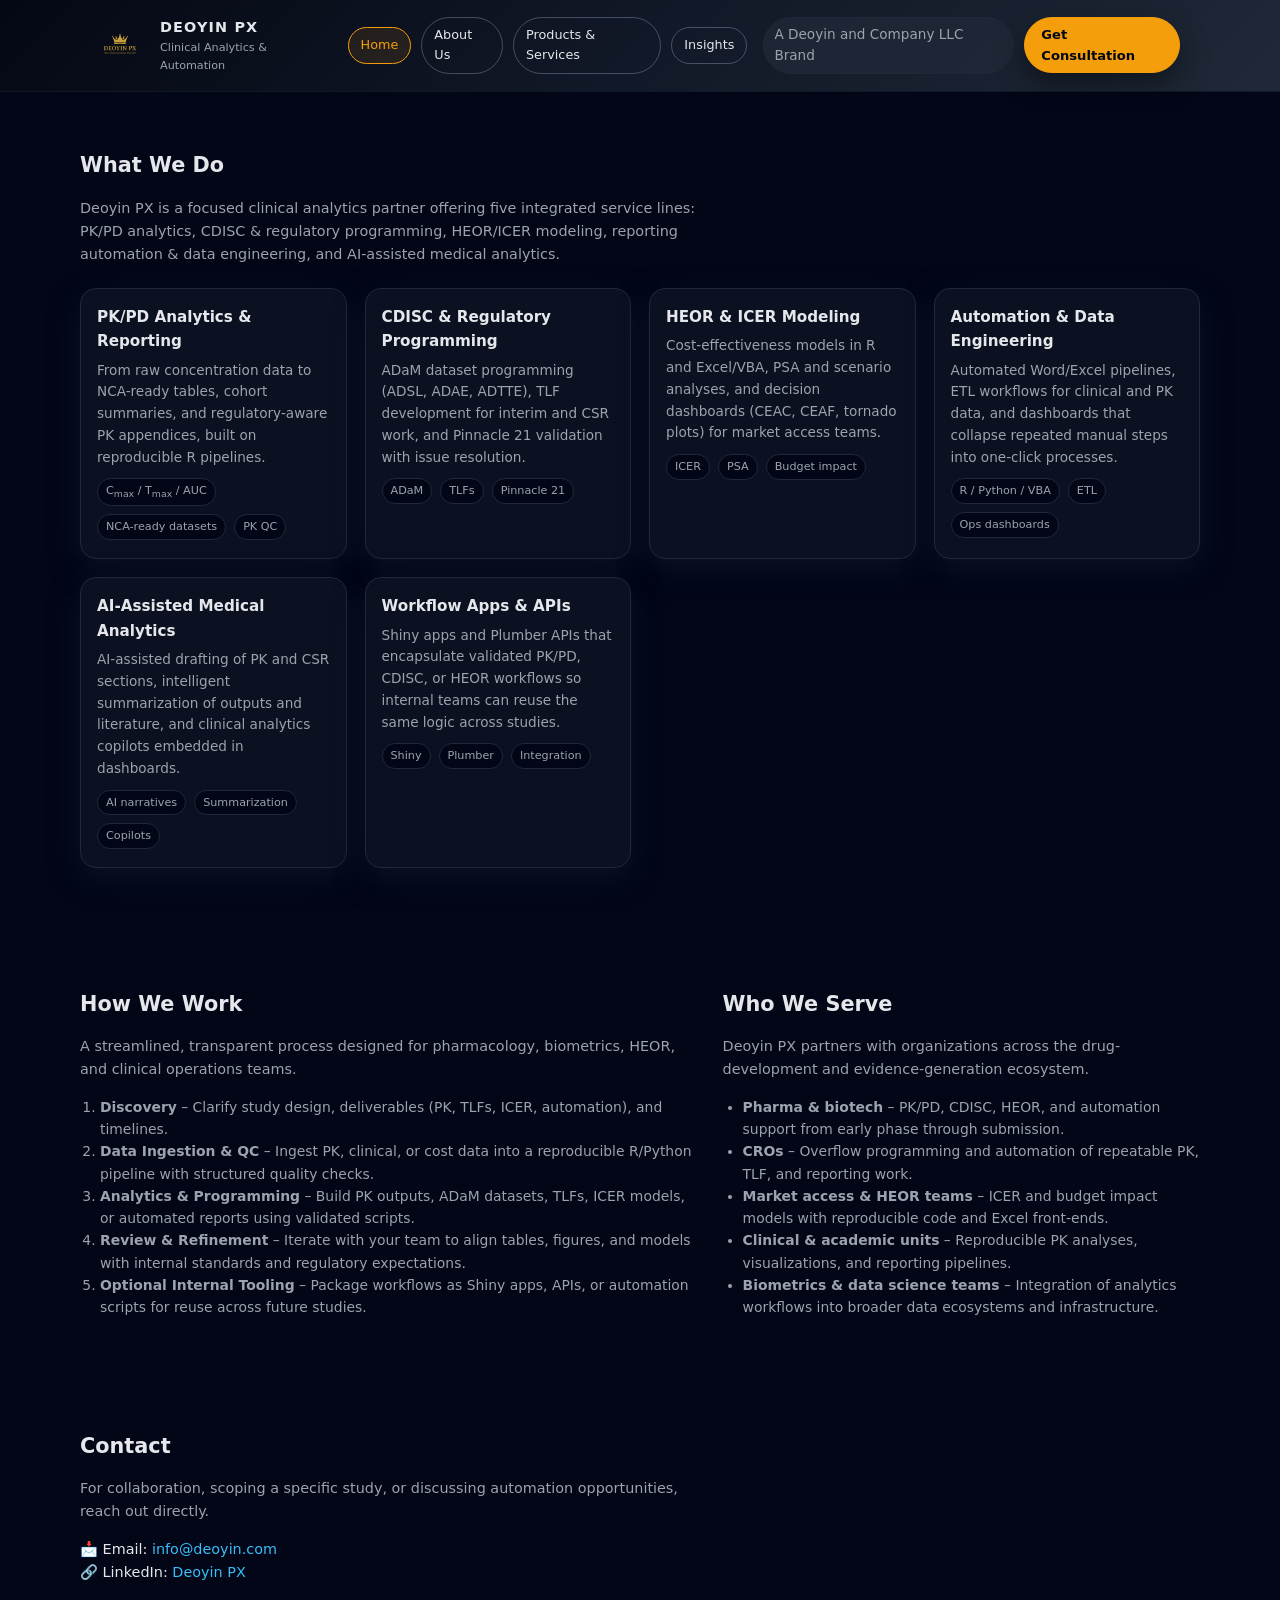
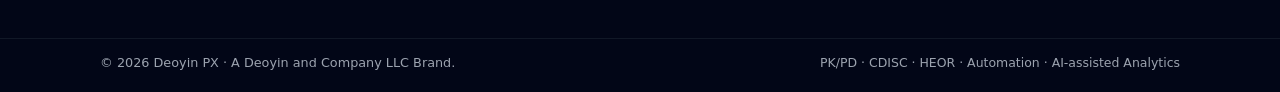
==== index.html @ 7c4c4283 "Update index.html homepage made active" ====
<!DOCTYPE html>
<html lang="en">
<head>
  <meta charset="UTF-8" />
  <title>Deoyin PX | Clinical Analytics, PK/PD & Automation</title>
  <meta name="viewport" content="width=device-width, initial-scale=1" />
  <meta name="description" content="Deoyin PX delivers modern PK/PD analytics, CDISC & TLF programming, HEOR/ICER modeling, reporting automation, and AI-assisted clinical analytics for pharma and biotech." />
  <style>
    html, body {
      margin: 0;
      padding: 0;
      height: auto;
      min-height: 100%;
      overflow-y: auto;   /* ensure the page can scroll vertically */
    }

    :root {
      --bg-dark: #050814;
      --bg-hero-grad: linear-gradient(135deg, #050814, #111827, #1f2937);
      --accent: #f59e0b;  /* gold-ish */
      --accent-soft: rgba(245, 158, 11, 0.1);
      --text-main: #e5e7eb;
      --text-muted: #9ca3af;
      --card-bg: #0b1120;
      --border-subtle: #1f2937;
      --chip-bg: rgba(31, 41, 55, 0.8);
      --link: #38bdf8;
    }

    * {
      box-sizing: border-box;
    }

    body {
      margin: 0;
      font-family: system-ui, -apple-system, BlinkMacSystemFont, "Segoe UI", sans-serif;
      background: radial-gradient(circle at top, #020617 0, #020617 40%, #020617 100%);
      color: var(--text-main);
      line-height: 1.6;
    }

    a {
      color: var(--link);
      text-decoration: none;
    }

    a:hover {
      text-decoration: underline;
    }

.page {
  min-height: 100vh;  /* keep if you want footer pushed down a bit */
  /* remove flex layout to avoid scroll issues */
  /* display: flex;
     flex-direction: column; */
}

    header {
      background: var(--bg-hero-grad);
      border-bottom: 1px solid #111827;
      position: sticky;
      top: 0;
      z-index: 20;
    }

.nav {
  max-width: 1120px;
  margin: 0 auto;
  padding: 16px 20px;
  display: flex;
  align-items: center;
  justify-content: space-between;
  gap: 16px;
}

.nav-left {
  display: flex;
  align-items: center;
  gap: 10px;
}

.logo-text {
  display: flex;
  flex-direction: column;
}

.logo-text-main {
  font-weight: 600;
  letter-spacing: 0.08em;
  font-size: 0.9rem;
  text-transform: uppercase;
}

.logo-text-sub {
  font-size: 0.7rem;
  color: var(--text-muted);
}

/* NEW: center nav links */
.nav-center {
  display: flex;
  align-items: center;
  gap: 10px;
  font-size: 0.82rem;
}

    /* Right side (chip + button) */
.nav-right {
  display: flex;
  align-items: center;
  gap: 10px;
  font-size: 0.85rem;
}
/* --- NAV LINKS --- */

.nav-link {
  padding: 7px 12px;
  border-radius: 999px;
  border: 1px solid rgba(148, 163, 184, 0.4);
  font-size: 0.8rem;
  color: var(--text-main);
  text-decoration: none;
  background: transparent;
  transition: background 0.15s ease, border-color 0.15s ease, color 0.15s ease;
}

.nav-link:hover {
  background: rgba(15, 23, 42, 0.9);
  border-color: rgba(148, 163, 184, 0.8);
}

/* Active page link */
.nav-link.nav-active {
  background: var(--accent-soft);
  border-color: var(--accent);
  color: var(--accent);
}

/* “A Deoyin and Company LLC Brand” chip – keep or adapt */
.nav-chip {
  padding: 6px 10px;
  border-radius: 999px;
  background: var(--chip-bg);
  color: var(--text-muted);
  border: 1px solid #1f2937;
}

    .btn {
      display: inline-flex;
      align-items: center;
      justify-content: center;
      padding: 10px 20px;
      border-radius: 999px;
      font-size: 0.9rem;
      border: 1px solid transparent;
      cursor: pointer;
      text-decoration: none;
    }

    .btn-primary {
      background: var(--accent);
      border-color: var(--accent);
      color: #020617;
      font-weight: 600;
      box-shadow: 0 12px 30px rgba(0,0,0,0.4);
    }

    .btn-primary:hover {
      filter: brightness(1.05);
    }

    .btn-ghost {
      background: transparent;
      border-color: rgba(148, 163, 184, 0.5);
      color: var(--text-main);
    }

    .hero {
      max-width: 1120px;
      margin: 0 auto;
      padding: 32px 20px 56px;
      display: grid;
      grid-template-columns: minmax(0, 3fr) minmax(0, 2.5fr);
      gap: 32px;
      align-items: center;
    }

    @media (max-width: 900px) {
      .hero {
        grid-template-columns: minmax(0, 1fr);
      }
      .nav {
        flex-wrap: wrap;
        justify-content: center;
      }
      .nav-center {
        order: 3;
        flex-wrap: wrap;
        justify-content: center;
      }
    }

    .hero-eyebrow {
      display: inline-flex;
      align-items: center;
      gap: 8px;
      padding: 4px 10px;
      border-radius: 999px;
      background: var(--accent-soft);
      color: var(--accent);
      font-size: 0.8rem;
      text-transform: uppercase;
      letter-spacing: 0.12em;
    }

    .hero-title {
      font-size: clamp(2.1rem, 3vw + 1rem, 2.9rem);
      font-weight: 650;
      letter-spacing: -0.03em;
      margin: 14px 0 10px;
    }

    .hero-highlight {
      color: var(--accent);
    }

    .hero-subtitle {
      font-size: 0.98rem;
      color: var(--text-muted);
      max-width: 520px;
    }

    .hero-cta-row {
      display: flex;
      flex-wrap: wrap;
      gap: 14px;
      margin-top: 22px;
    }

    .hero-meta {
      margin-top: 14px;
      display: flex;
      flex-wrap: wrap;
      gap: 10px;
      font-size: 0.8rem;
      color: var(--text-muted);
    }

    .hero-meta span {
      display: inline-flex;
      align-items: center;
      gap: 6px;
    }

    .hero-right-card {
      background: radial-gradient(circle at top left, rgba(248, 250, 252, 0.1), #020617);
      border-radius: 20px;
      padding: 18px 18px 20px;
      border: 1px solid rgba(148, 163, 184, 0.3);
      box-shadow: 0 18px 40px rgba(15, 23, 42, 0.7);
    }

    .hero-right-title {
      font-size: 0.95rem;
      text-transform: uppercase;
      letter-spacing: 0.16em;
      color: var(--text-muted);
      margin-bottom: 8px;
    }

    .metric-row {
      display: flex;
      justify-content: space-between;
      gap: 8px;
      font-size: 0.8rem;
      margin-bottom: 10px;
      color: var(--text-muted);
    }

    .metric-label {
      color: var(--text-muted);
    }

    .metric-value {
      color: var(--accent);
      font-weight: 600;
    }

    .sample-pill {
      display: inline-flex;
      align-items: center;
      gap: 8px;
      padding: 8px 10px;
      border-radius: 999px;
      background: rgba(15, 23, 42, 0.85);
      border: 1px solid rgba(55, 65, 81, 0.9);
      font-size: 0.75rem;
      margin-right: 6px;
      margin-bottom: 6px;
    }

    main {
      /* remove flex:1 so main behaves like normal content */
      /* flex: 1; */
    }

    .section {
      padding: 40px 20px;
    }

    .section-inner {
      max-width: 1120px;
      margin: 0 auto;
    }

    .section-title {
      font-size: 1.3rem;
      margin-bottom: 8px;
    }

    .section-sub {
      font-size: 0.9rem;
      color: var(--text-muted);
      max-width: 640px;
    }

    .grid {
      display: grid;
      grid-template-columns: repeat(auto-fit, minmax(260px, 1fr));
      gap: 18px;
      margin-top: 22px;
    }

    .card {
      background: var(--card-bg);
      border-radius: 16px;
      padding: 16px 16px 18px;
      border: 1px solid var(--border-subtle);
      box-shadow: 0 10px 30px rgba(15, 23, 42, 0.7);
      font-size: 0.85rem;
    }

    .card h3 {
      font-size: 0.95rem;
      margin-top: 0;
      margin-bottom: 6px;
    }

    .card p {
      margin: 0;
      color: var(--text-muted);
    }

    .tag-list {
      display: flex;
      flex-wrap: wrap;
      gap: 8px;
      margin-top: 10px;
    }

    .tag {
      padding: 3px 8px;
      border-radius: 999px;
      background: #020617;
      border: 1px solid #1f2937;
      font-size: 0.7rem;
      color: var(--text-muted);
    }

    .two-col {
      display: grid;
      grid-template-columns: minmax(0, 1.3fr) minmax(0, 1fr);
      gap: 22px;
      margin-top: 22px;
    }

    @media (max-width: 900px) {
      .two-col {
        grid-template-columns: minmax(0, 1fr);
      }
    }

    ol {
      padding-left: 20px;
      font-size: 0.87rem;
      color: var(--text-muted);
    }

    ul {
      padding-left: 20px;
    }

    footer {
      border-top: 1px solid #111827;
      background: #020617;
      font-size: 0.8rem;
      color: var(--text-muted);
    }

    .footer-inner {
      max-width: 1120px;
      margin: 0 auto;
      padding: 14px 20px 18px;
      display: flex;
      flex-wrap: wrap;
      justify-content: space-between;
      gap: 10px;
      align-items: center;
    }
  </style>
</head>
<body>
<div class="page">

<header>
  <div class="nav">
    <!-- LEFT: Logo -->
    <div class="nav-left">
      <img src="/img/deoyin-px-logo.png"
           alt="Deoyin PX Logo"
           style="height:40px; width:auto; margin-right:10px;">
      <div class="logo-text">
        <div class="logo-text-main">DEOYIN PX</div>
        <div class="logo-text-sub">Clinical Analytics & Automation</div>
      </div>
    </div>

    <!-- CENTER: Main navigation -->
    <nav class="nav-center">
      <!-- On EACH page, set nav-active on the relevant link -->

      <!-- Home -->
      <a href="/"
         class="nav-link nav-active <!--HOME_ACTIVE-->">
        Home
      </a>

      <!-- About Us -->
      <a href="/about/"
         class="nav-link <!--ABOUT_ACTIVE-->">
        About Us
      </a>

      <!-- Products / Services -->
      <a href="/services/"
         class="nav-link <!--SERVICES_ACTIVE-->">
        Products &amp; Services
      </a>

      <!-- Insights -->
      <a href="/insights/"
         class="nav-link <!--INSIGHTS_ACTIVE-->">
        Insights
      </a>
    </nav>

    <!-- RIGHT: Brand chip + Call to action -->
    <div class="nav-right">
      <div class="nav-chip">A Deoyin and Company LLC Brand</div>
      <a class="btn btn-primary"
         href="/consultation/"
         style="padding: 6px 16px; font-size: 0.82rem;">
        Get Consultation
      </a>
    </div>
  </div>
</header>
<main>
  <section class="section" id="services">
    <div class="section-inner">
      <h2 class="section-title">What We Do</h2>
      <p class="section-sub">
        Deoyin PX is a focused clinical analytics partner offering five integrated service lines: PK/PD analytics, CDISC & regulatory programming, HEOR/ICER modeling, reporting automation & data engineering, and AI-assisted medical analytics.
      </p>

      <div class="grid">
        <div class="card">
          <h3>PK/PD Analytics & Reporting</h3>
          <p>
            From raw concentration data to NCA-ready tables, cohort summaries, and regulatory-aware PK appendices, built on reproducible R pipelines.
          </p>
          <div class="tag-list">
            <span class="tag">C<sub>max</sub> / T<sub>max</sub> / AUC</span>
            <span class="tag">NCA-ready datasets</span>
            <span class="tag">PK QC</span>
          </div>
        </div>

        <div class="card">
          <h3>CDISC & Regulatory Programming</h3>
          <p>
            ADaM dataset programming (ADSL, ADAE, ADTTE), TLF development for interim and CSR work, and Pinnacle 21 validation with issue resolution.
          </p>
          <div class="tag-list">
            <span class="tag">ADaM</span>
            <span class="tag">TLFs</span>
            <span class="tag">Pinnacle 21</span>
          </div>
        </div>

        <div class="card">
          <h3>HEOR & ICER Modeling</h3>
          <p>
            Cost-effectiveness models in R and Excel/VBA, PSA and scenario analyses, and decision dashboards (CEAC, CEAF, tornado plots) for market access teams.
          </p>
          <div class="tag-list">
            <span class="tag">ICER</span>
            <span class="tag">PSA</span>
            <span class="tag">Budget impact</span>
          </div>
        </div>

        <div class="card">
          <h3>Automation & Data Engineering</h3>
          <p>
            Automated Word/Excel pipelines, ETL workflows for clinical and PK data, and dashboards that collapse repeated manual steps into one-click processes.
          </p>
          <div class="tag-list">
            <span class="tag">R / Python / VBA</span>
            <span class="tag">ETL</span>
            <span class="tag">Ops dashboards</span>
          </div>
        </div>

        <div class="card">
          <h3>AI-Assisted Medical Analytics</h3>
          <p>
            AI-assisted drafting of PK and CSR sections, intelligent summarization of outputs and literature, and clinical analytics copilots embedded in dashboards.
          </p>
          <div class="tag-list">
            <span class="tag">AI narratives</span>
            <span class="tag">Summarization</span>
            <span class="tag">Copilots</span>
          </div>
        </div>

        <div class="card">
          <h3>Workflow Apps & APIs</h3>
          <p>
            Shiny apps and Plumber APIs that encapsulate validated PK/PD, CDISC, or HEOR workflows so internal teams can reuse the same logic across studies.
          </p>
          <div class="tag-list">
            <span class="tag">Shiny</span>
            <span class="tag">Plumber</span>
            <span class="tag">Integration</span>
          </div>
        </div>
      </div>
    </div>
  </section>

  <section class="section">
    <div class="section-inner two-col">
      <div>
        <h2 class="section-title">How We Work</h2>
        <p class="section-sub">
          A streamlined, transparent process designed for pharmacology, biometrics, HEOR, and clinical operations teams.
        </p>
        <ol>
          <li><strong>Discovery</strong> – Clarify study design, deliverables (PK, TLFs, ICER, automation), and timelines.</li>
          <li><strong>Data Ingestion & QC</strong> – Ingest PK, clinical, or cost data into a reproducible R/Python pipeline with structured quality checks.</li>
          <li><strong>Analytics & Programming</strong> – Build PK outputs, ADaM datasets, TLFs, ICER models, or automated reports using validated scripts.</li>
          <li><strong>Review & Refinement</strong> – Iterate with your team to align tables, figures, and models with internal standards and regulatory expectations.</li>
          <li><strong>Optional Internal Tooling</strong> – Package workflows as Shiny apps, APIs, or automation scripts for reuse across future studies.</li>
        </ol>
      </div>
      <div>
        <h2 class="section-title">Who We Serve</h2>
        <p class="section-sub">
          Deoyin PX partners with organizations across the drug-development and evidence-generation ecosystem.
        </p>
        <ul style="font-size: 0.87rem; color: var(--text-muted);">
          <li><strong>Pharma & biotech</strong> – PK/PD, CDISC, HEOR, and automation support from early phase through submission.</li>
          <li><strong>CROs</strong> – Overflow programming and automation of repeatable PK, TLF, and reporting work.</li>
          <li><strong>Market access & HEOR teams</strong> – ICER and budget impact models with reproducible code and Excel front-ends.</li>
          <li><strong>Clinical & academic units</strong> – Reproducible PK analyses, visualizations, and reporting pipelines.</li>
          <li><strong>Biometrics & data science teams</strong> – Integration of analytics workflows into broader data ecosystems and infrastructure.</li>
        </ul>
      </div>
    </div>
  </section>

  <section class="section" id="contact">
    <div class="section-inner">
      <h2 class="section-title">Contact</h2>
      <p class="section-sub">
        For collaboration, scoping a specific study, or discussing automation opportunities, reach out directly.
      </p>
      <p style="margin-top: 10px; font-size: 0.9rem;">
        📩 Email: <a href="mailto:info@deoyin.com">info@deoyin.com</a><br/>
        🔗 LinkedIn: <a href="https://www.linkedin.com/company/110310768/">Deoyin PX</a>
      </p>
    </div>
  </section>
</main>

<footer>
  <div class="footer-inner">
    <span>© <span id="year"></span> Deoyin PX · A Deoyin and Company LLC Brand.</span>
    <span style="font-size: 0.78rem;">PK/PD · CDISC · HEOR · Automation · AI-assisted Analytics</span>
  </div>
</footer>
</div>
<script>
  document.getElementById("year").textContent = new Date().getFullYear();
</script>
</body>
</html>
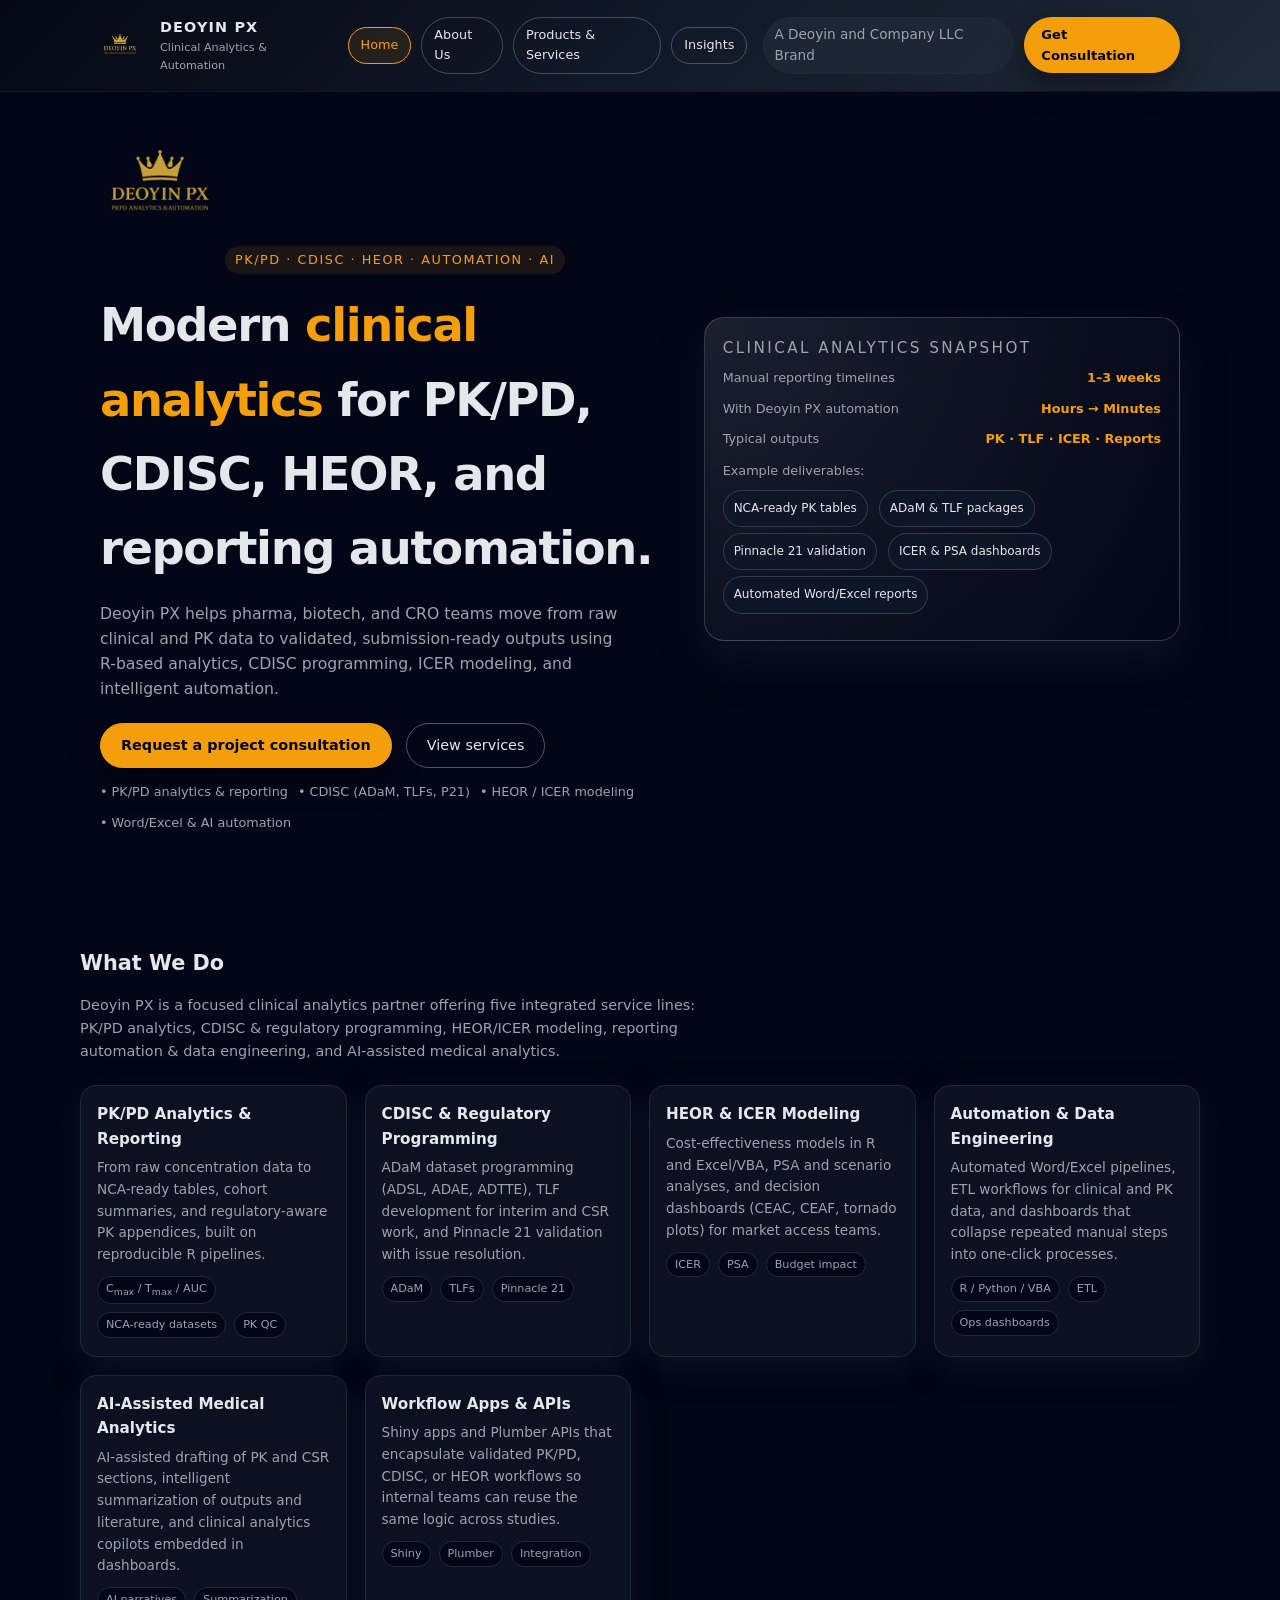
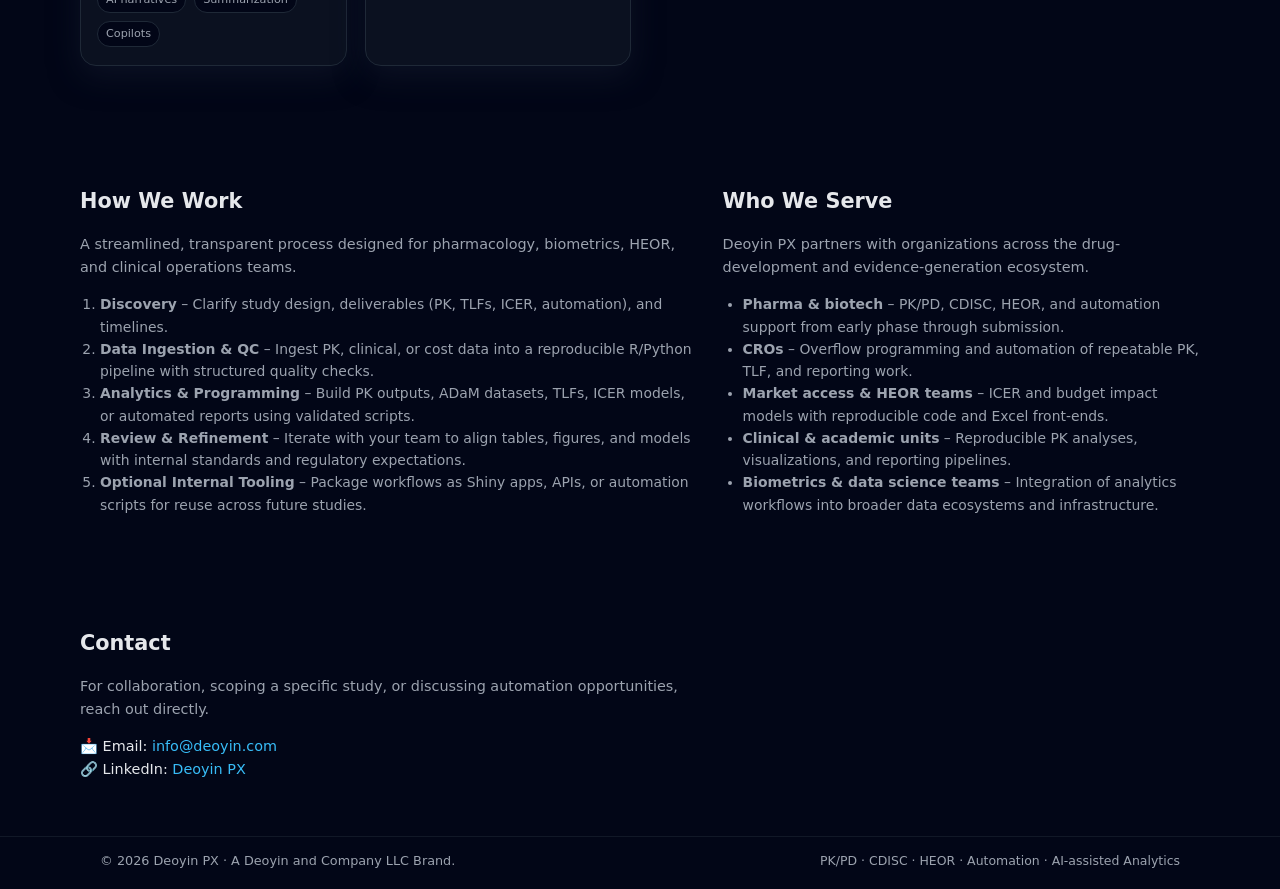
==== commit e407f72c: "Update index.html Added hero block" ====
--- a/index.html
+++ b/index.html
@@ -465,6 +465,61 @@
     </div>
   </div>
 </header>
+  <div class="hero">
+    <div>
+      <img src="img/deoyin-px-logo.png"
+           alt="Deoyin PX Logo"
+           style="height:120px; width:auto; margin-bottom:20px;">
+
+      <div class="hero-eyebrow">PK/PD · CDISC · HEOR · Automation · AI</div>
+      <h1 class="hero-title">
+        Modern <span class="hero-highlight">clinical analytics</span> for PK/PD, CDISC, HEOR, and reporting automation.
+      </h1>
+      <p class="hero-subtitle">
+        Deoyin PX helps pharma, biotech, and CRO teams move from raw clinical and PK data to validated, submission-ready outputs using R-based analytics, CDISC programming, ICER modeling, and intelligent automation.
+      </p>
+      <div class="hero-cta-row">
+        <a class="btn btn-primary" href="consultation.html">
+          Request a project consultation
+        </a>
+        <a class="btn btn-ghost" href="#services">
+          View services
+        </a>
+      </div>
+      <div class="hero-meta">
+        <span>• PK/PD analytics & reporting</span>
+        <span>• CDISC (ADaM, TLFs, P21)</span>
+        <span>• HEOR / ICER modeling</span>
+        <span>• Word/Excel & AI automation</span>
+      </div>
+    </div>
+
+    <div class="hero-right-card">
+      <div class="hero-right-title">CLINICAL ANALYTICS SNAPSHOT</div>
+      <div class="metric-row">
+        <div class="metric-label">Manual reporting timelines</div>
+        <div class="metric-value">1–3 weeks</div>
+      </div>
+      <div class="metric-row">
+        <div class="metric-label">With Deoyin PX automation</div>
+        <div class="metric-value">Hours → Minutes</div>
+      </div>
+      <div class="metric-row">
+        <div class="metric-label">Typical outputs</div>
+        <div class="metric-value">PK · TLF · ICER · Reports</div>
+      </div>
+      <div style="margin-top: 12px; font-size: 0.8rem; color: var(--text-muted);">
+        Example deliverables:
+      </div>
+      <div style="margin-top: 8px;">
+        <span class="sample-pill">NCA-ready PK tables</span>
+        <span class="sample-pill">ADaM & TLF packages</span>
+        <span class="sample-pill">Pinnacle 21 validation</span>
+        <span class="sample-pill">ICER & PSA dashboards</span>
+        <span class="sample-pill">Automated Word/Excel reports</span>
+      </div>
+    </div>
+  </div>  
 <main>
   <section class="section" id="services">
     <div class="section-inner">
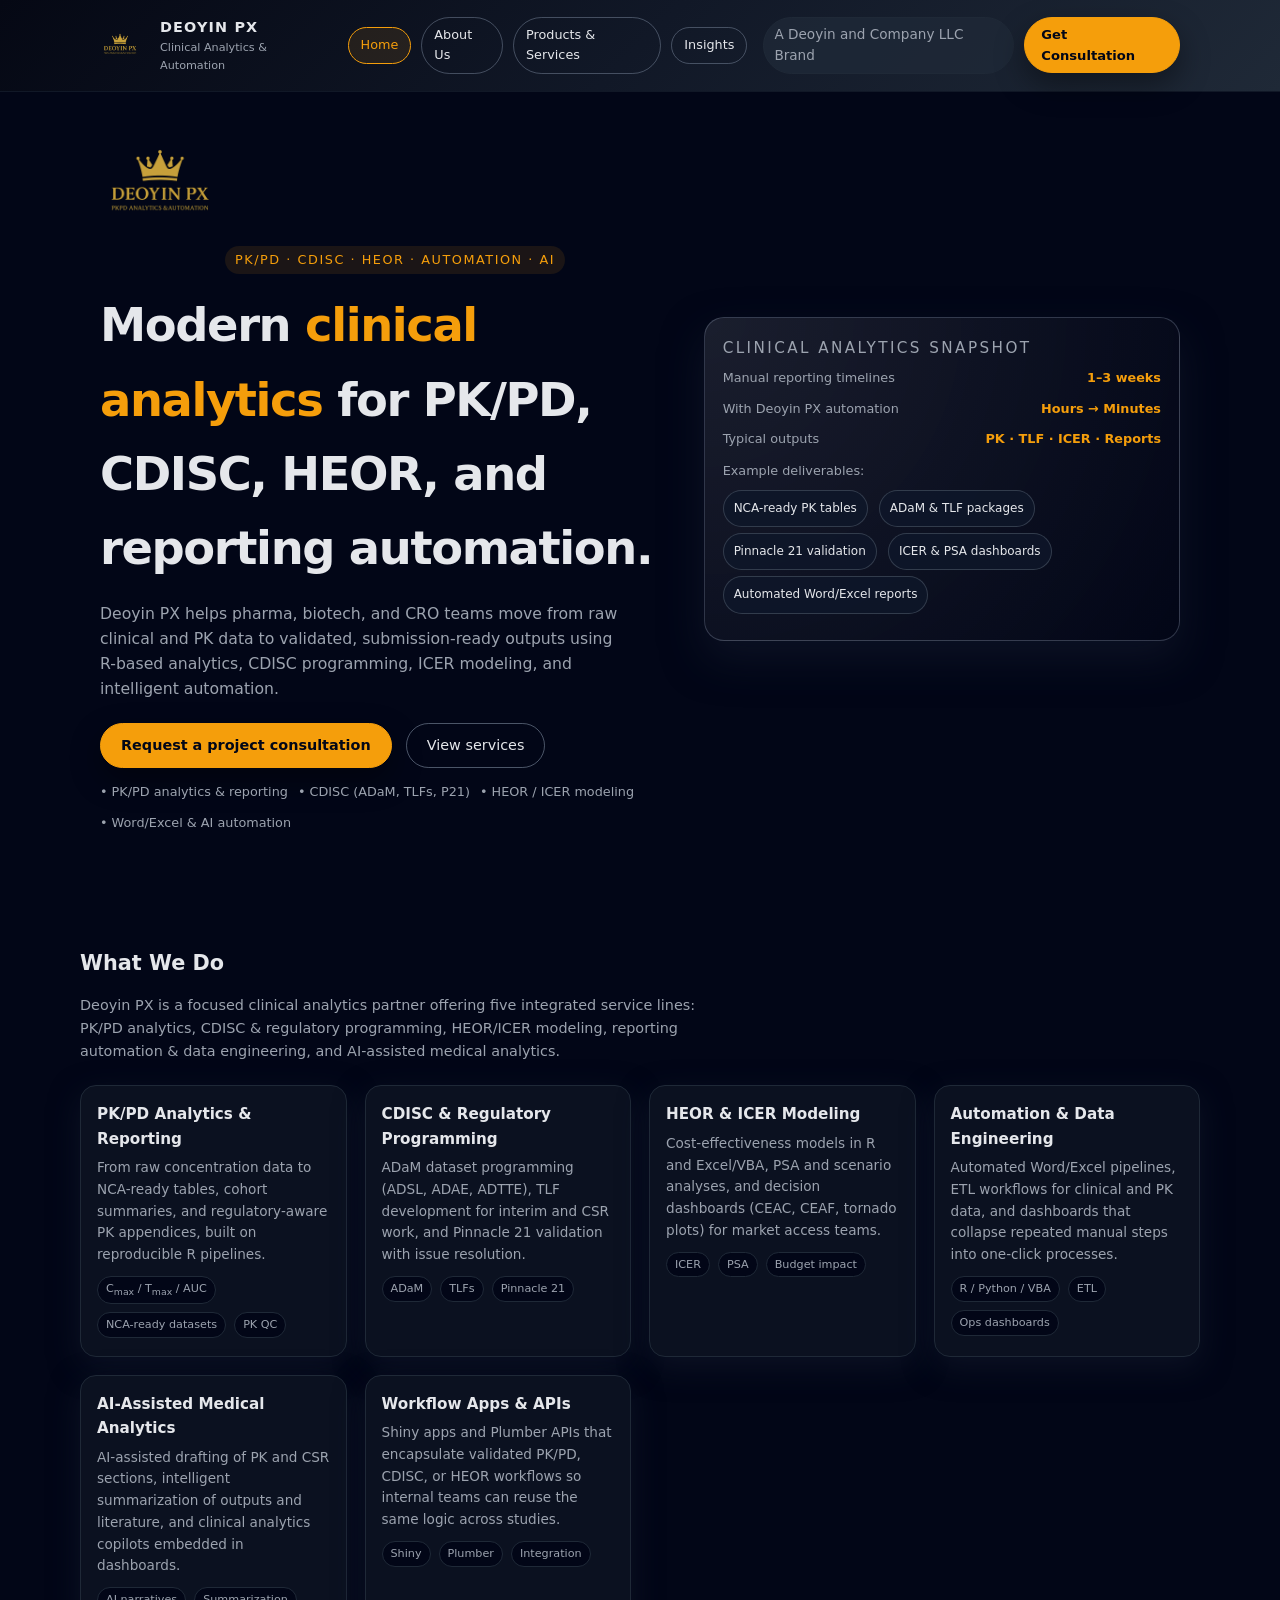
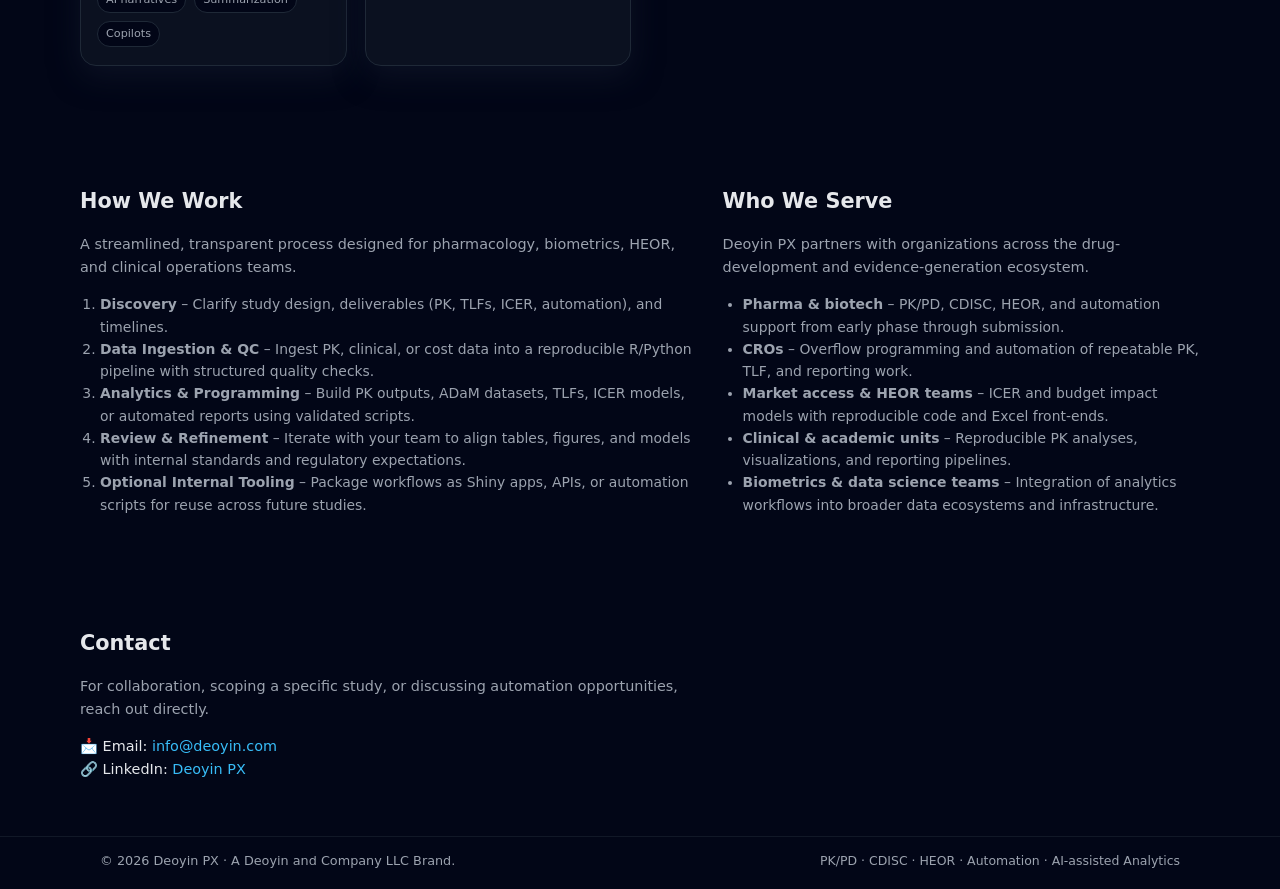
==== commit 02e8af6a: "Update index.html fixed scroll on homepage" ====
--- a/index.html
+++ b/index.html
@@ -9,9 +9,9 @@
     html, body {
       margin: 0;
       padding: 0;
-      height: auto;
-      min-height: 100%;
-      overflow-y: auto;   /* ensure the page can scroll vertically */
+     /* height: auto; */
+     /* min-height: 100%;
+      overflow-y: auto;   /* ensure the page can scroll vertically */*/
     }
 
     :root {
@@ -51,8 +51,8 @@
 .page {
   min-height: 100vh;  /* keep if you want footer pushed down a bit */
   /* remove flex layout to avoid scroll issues */
-  /* display: flex;
-     flex-direction: column; */
+  display: flex;
+  flex-direction: column;
 }
 
     header {
@@ -479,7 +479,7 @@
         Deoyin PX helps pharma, biotech, and CRO teams move from raw clinical and PK data to validated, submission-ready outputs using R-based analytics, CDISC programming, ICER modeling, and intelligent automation.
       </p>
       <div class="hero-cta-row">
-        <a class="btn btn-primary" href="consultation.html">
+        <a class="btn btn-primary" href="/consultation/">
           Request a project consultation
         </a>
         <a class="btn btn-ghost" href="#services">
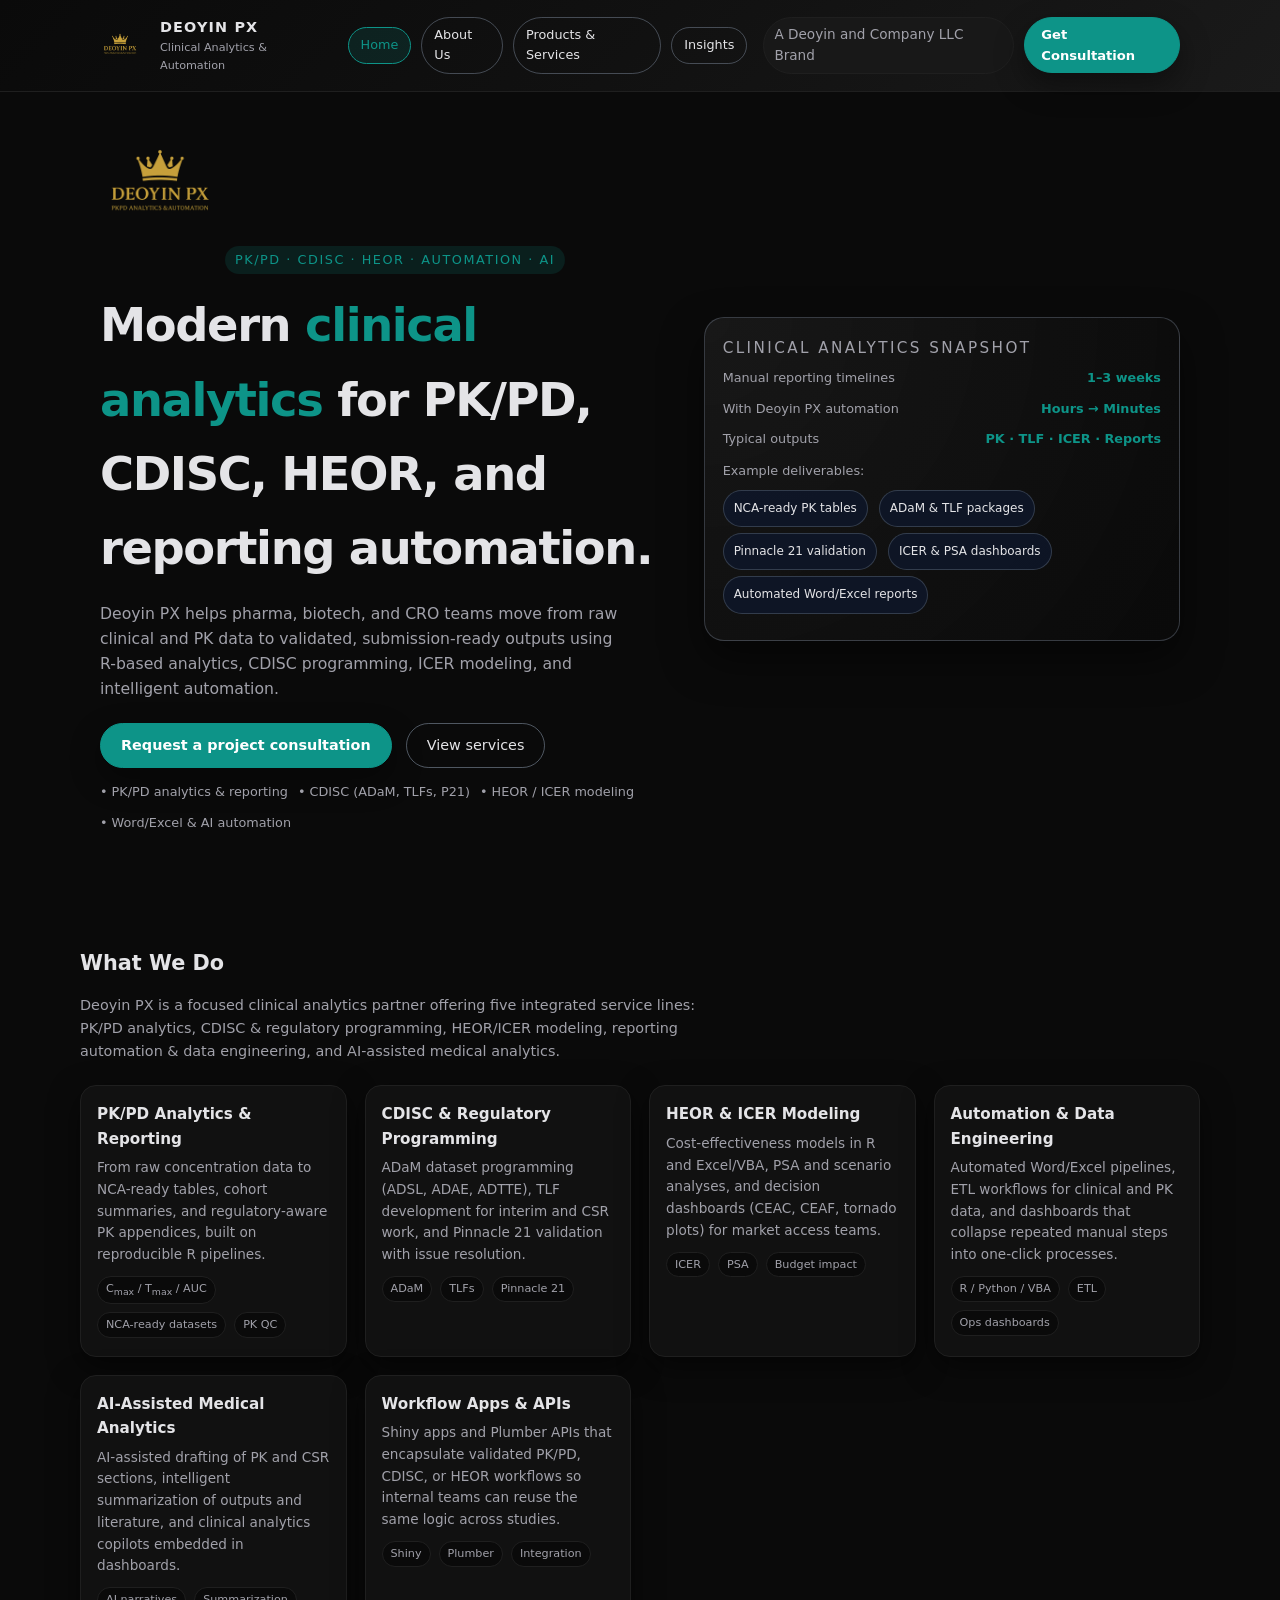
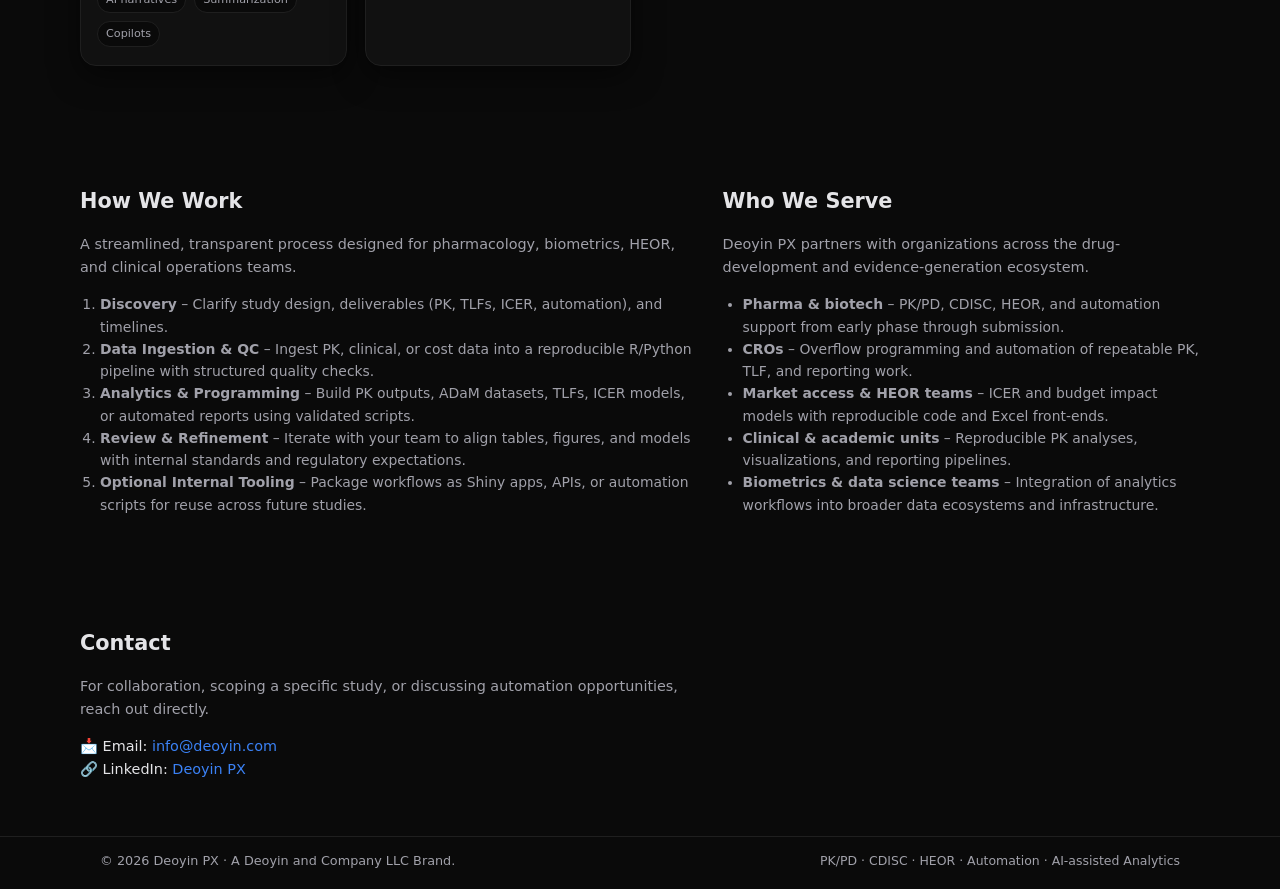
==== commit 6030129c: "Apply zinc-dark + teal design system palette across all pages Replace gold accent with teal (#0d9488" ====
--- a/index.html
+++ b/index.html
@@ -15,16 +15,23 @@
     }
 
     :root {
-      --bg-dark: #050814;
-      --bg-hero-grad: linear-gradient(135deg, #050814, #111827, #1f2937);
-      --accent: #f59e0b;  /* gold-ish */
-      --accent-soft: rgba(245, 158, 11, 0.1);
-      --text-main: #e5e7eb;
-      --text-muted: #9ca3af;
-      --card-bg: #0b1120;
-      --border-subtle: #1f2937;
-      --chip-bg: rgba(31, 41, 55, 0.8);
-      --link: #38bdf8;
+      --bg: #0a0a0a;
+      --surface: #111111;
+      --surface-2: #1a1a1a;
+      --surface-3: #222222;
+      --border: #1f1f1f;
+      --border-2: #2a2a2a;
+      --text: #e4e4e7;
+      --text-2: #a1a1aa;
+      --muted: #52525b;
+      --accent: #0d9488;
+      --accent-hover: #0f9e90;
+      --accent-dim: rgba(13,148,136,.15);
+      --critical: #ef4444;
+      --high: #f97316;
+      --medium: #eab308;
+      --low: #22c55e;
+      --info: #3b82f6;
     }
 
     * {
@@ -34,13 +41,13 @@
     body {
       margin: 0;
       font-family: system-ui, -apple-system, BlinkMacSystemFont, "Segoe UI", sans-serif;
-      background: radial-gradient(circle at top, #020617 0, #020617 40%, #020617 100%);
-      color: var(--text-main);
+      background: var(--bg);
+      color: var(--text);
       line-height: 1.6;
     }
 
     a {
-      color: var(--link);
+      color: var(--info);
       text-decoration: none;
     }
 
@@ -56,8 +63,8 @@
 }
 
     header {
-      background: var(--bg-hero-grad);
-      border-bottom: 1px solid #111827;
+      background: linear-gradient(135deg, #0a0a0a, #111111, #1a1a1a);
+      border-bottom: 1px solid var(--border);
       position: sticky;
       top: 0;
       z-index: 20;
@@ -93,7 +100,7 @@
 
 .logo-text-sub {
   font-size: 0.7rem;
-  color: var(--text-muted);
+  color: var(--text-2);
 }
 
 /* NEW: center nav links */
@@ -118,20 +125,20 @@
   border-radius: 999px;
   border: 1px solid rgba(148, 163, 184, 0.4);
   font-size: 0.8rem;
-  color: var(--text-main);
+  color: var(--text);
   text-decoration: none;
   background: transparent;
   transition: background 0.15s ease, border-color 0.15s ease, color 0.15s ease;
 }
 
 .nav-link:hover {
-  background: rgba(15, 23, 42, 0.9);
+  background: rgba(17,17,17,0.9);
   border-color: rgba(148, 163, 184, 0.8);
 }
 
 /* Active page link */
 .nav-link.nav-active {
-  background: var(--accent-soft);
+  background: var(--accent-dim);
   border-color: var(--accent);
   color: var(--accent);
 }
@@ -140,9 +147,9 @@
 .nav-chip {
   padding: 6px 10px;
   border-radius: 999px;
-  background: var(--chip-bg);
-  color: var(--text-muted);
-  border: 1px solid #1f2937;
+  background: rgba(26,26,26,0.8);
+  color: var(--text-2);
+  border: 1px solid var(--border);
 }
 
     .btn {
@@ -160,7 +167,7 @@
     .btn-primary {
       background: var(--accent);
       border-color: var(--accent);
-      color: #020617;
+      color: #fff;
       font-weight: 600;
       box-shadow: 0 12px 30px rgba(0,0,0,0.4);
     }
@@ -172,7 +179,7 @@
     .btn-ghost {
       background: transparent;
       border-color: rgba(148, 163, 184, 0.5);
-      color: var(--text-main);
+      color: var(--text);
     }
 
     .hero {
@@ -206,7 +213,7 @@
       gap: 8px;
       padding: 4px 10px;
       border-radius: 999px;
-      background: var(--accent-soft);
+      background: var(--accent-dim);
       color: var(--accent);
       font-size: 0.8rem;
       text-transform: uppercase;
@@ -226,7 +233,7 @@
 
     .hero-subtitle {
       font-size: 0.98rem;
-      color: var(--text-muted);
+      color: var(--text-2);
       max-width: 520px;
     }
 
@@ -243,7 +250,7 @@
       flex-wrap: wrap;
       gap: 10px;
       font-size: 0.8rem;
-      color: var(--text-muted);
+      color: var(--text-2);
     }
 
     .hero-meta span {
@@ -253,18 +260,18 @@
     }
 
     .hero-right-card {
-      background: radial-gradient(circle at top left, rgba(248, 250, 252, 0.1), #020617);
+      background: radial-gradient(circle at top left, rgba(255,255,255,0.06), var(--bg));
       border-radius: 20px;
       padding: 18px 18px 20px;
       border: 1px solid rgba(148, 163, 184, 0.3);
-      box-shadow: 0 18px 40px rgba(15, 23, 42, 0.7);
+      box-shadow: 0 18px 40px rgba(0,0,0,0.5);
     }
 
     .hero-right-title {
       font-size: 0.95rem;
       text-transform: uppercase;
       letter-spacing: 0.16em;
-      color: var(--text-muted);
+      color: var(--text-2);
       margin-bottom: 8px;
     }
 
@@ -274,11 +281,11 @@
       gap: 8px;
       font-size: 0.8rem;
       margin-bottom: 10px;
-      color: var(--text-muted);
+      color: var(--text-2);
     }
 
     .metric-label {
-      color: var(--text-muted);
+      color: var(--text-2);
     }
 
     .metric-value {
@@ -320,7 +327,7 @@
 
     .section-sub {
       font-size: 0.9rem;
-      color: var(--text-muted);
+      color: var(--text-2);
       max-width: 640px;
     }
 
@@ -332,11 +339,11 @@
     }
 
     .card {
-      background: var(--card-bg);
+      background: var(--surface);
       border-radius: 16px;
       padding: 16px 16px 18px;
-      border: 1px solid var(--border-subtle);
-      box-shadow: 0 10px 30px rgba(15, 23, 42, 0.7);
+      border: 1px solid var(--border);
+      box-shadow: 0 10px 30px rgba(0,0,0,0.5);
       font-size: 0.85rem;
     }
 
@@ -348,7 +355,7 @@
 
     .card p {
       margin: 0;
-      color: var(--text-muted);
+      color: var(--text-2);
     }
 
     .tag-list {
@@ -361,10 +368,10 @@
     .tag {
       padding: 3px 8px;
       border-radius: 999px;
-      background: #020617;
-      border: 1px solid #1f2937;
+      background: var(--bg);
+      border: 1px solid var(--border);
       font-size: 0.7rem;
-      color: var(--text-muted);
+      color: var(--text-2);
     }
 
     .two-col {
@@ -383,7 +390,7 @@
     ol {
       padding-left: 20px;
       font-size: 0.87rem;
-      color: var(--text-muted);
+      color: var(--text-2);
     }
 
     ul {
@@ -391,10 +398,10 @@
     }
 
     footer {
-      border-top: 1px solid #111827;
-      background: #020617;
+      border-top: 1px solid var(--border);
+      background: var(--bg);
       font-size: 0.8rem;
-      color: var(--text-muted);
+      color: var(--text-2);
     }
 
     .footer-inner {
@@ -508,7 +515,7 @@
         <div class="metric-label">Typical outputs</div>
         <div class="metric-value">PK · TLF · ICER · Reports</div>
       </div>
-      <div style="margin-top: 12px; font-size: 0.8rem; color: var(--text-muted);">
+      <div style="margin-top: 12px; font-size: 0.8rem; color: var(--text-2);">
         Example deliverables:
       </div>
       <div style="margin-top: 8px;">
@@ -624,7 +631,7 @@
         <p class="section-sub">
           Deoyin PX partners with organizations across the drug-development and evidence-generation ecosystem.
         </p>
-        <ul style="font-size: 0.87rem; color: var(--text-muted);">
+        <ul style="font-size: 0.87rem; color: var(--text-2);">
           <li><strong>Pharma & biotech</strong> – PK/PD, CDISC, HEOR, and automation support from early phase through submission.</li>
           <li><strong>CROs</strong> – Overflow programming and automation of repeatable PK, TLF, and reporting work.</li>
           <li><strong>Market access & HEOR teams</strong> – ICER and budget impact models with reproducible code and Excel front-ends.</li>
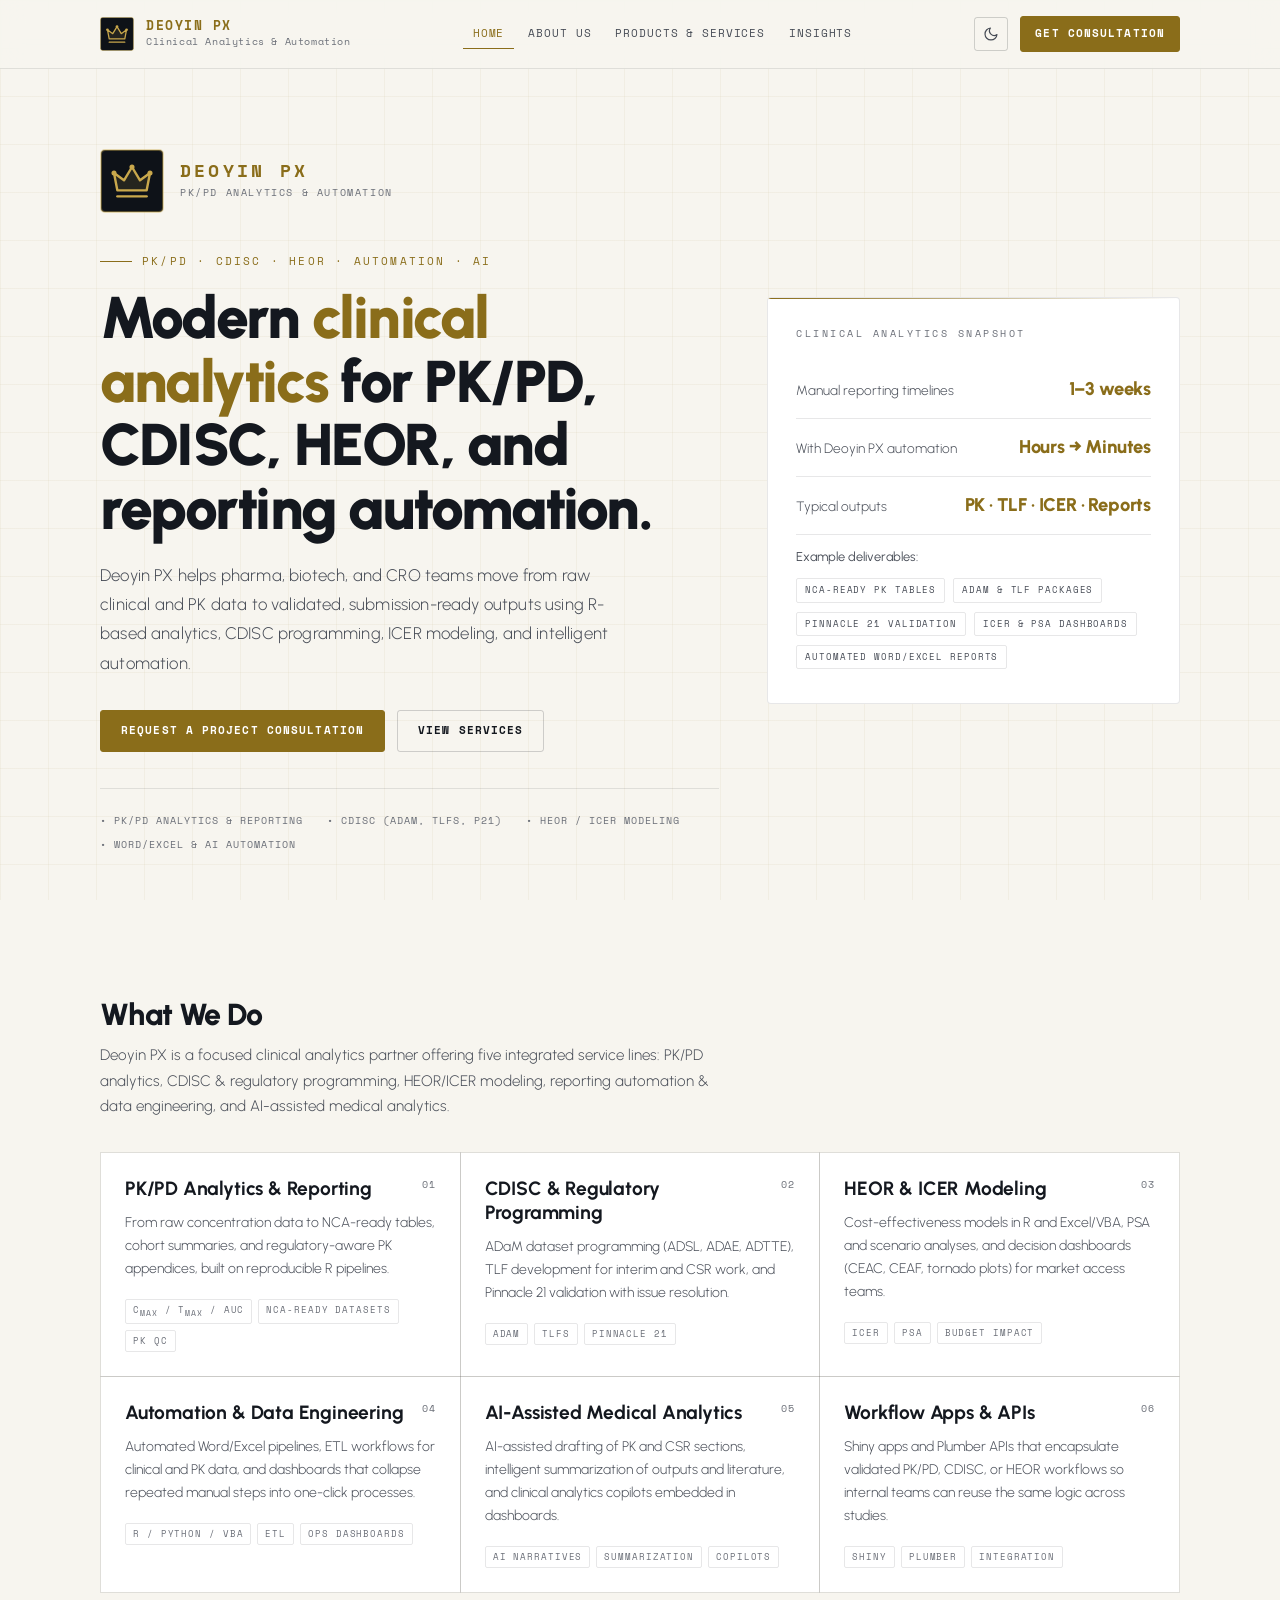
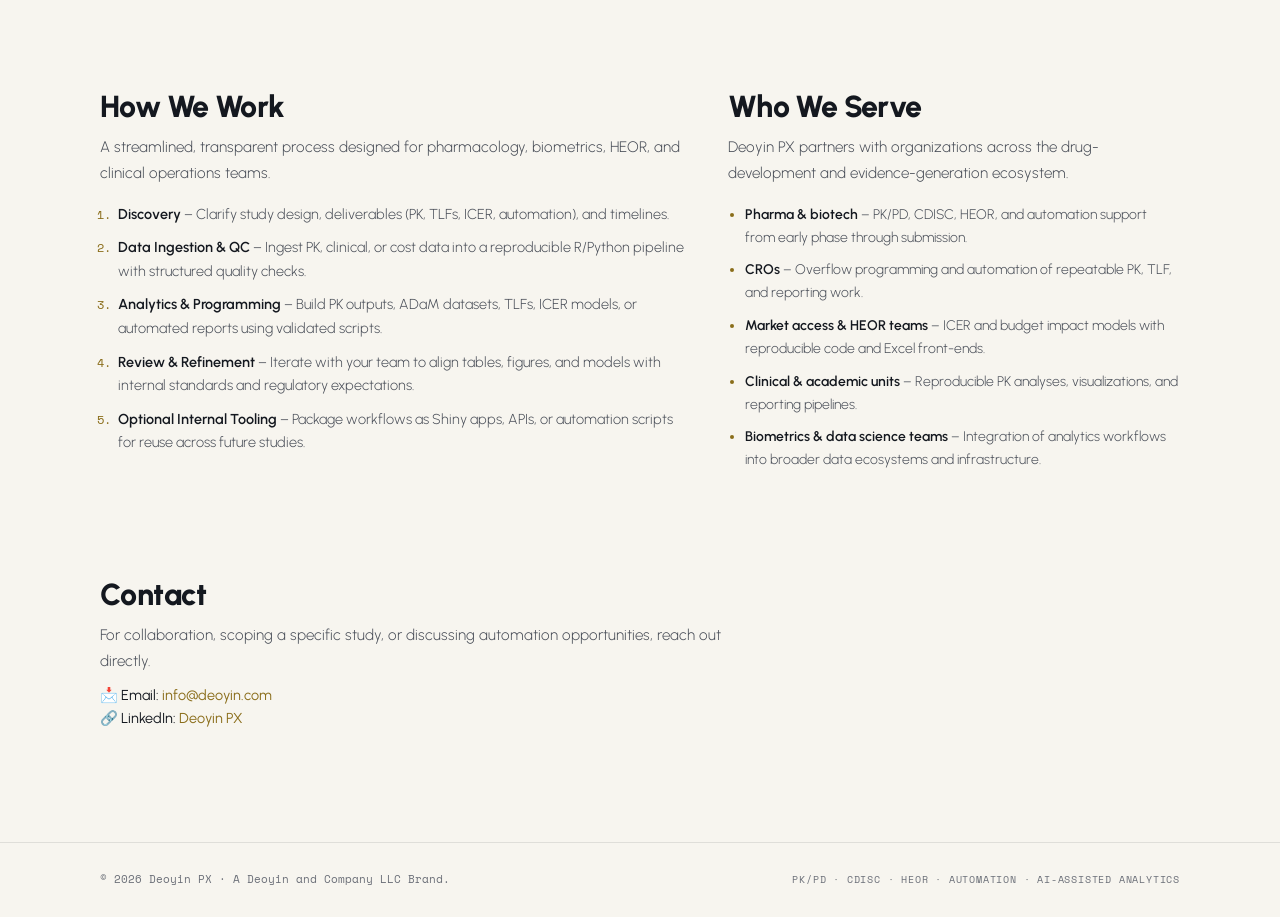
==== commit 6d1d80f9: "Restyle site with dark/gold design, new logo, and light/dark mode - Move duplicated inline styles in" ====
--- a/index.html
+++ b/index.html
@@ -5,416 +5,12 @@
   <title>Deoyin PX | Clinical Analytics, PK/PD & Automation</title>
   <meta name="viewport" content="width=device-width, initial-scale=1" />
   <meta name="description" content="Deoyin PX delivers modern PK/PD analytics, CDISC & TLF programming, HEOR/ICER modeling, reporting automation, and AI-assisted clinical analytics for pharma and biotech." />
-  <style>
-    html, body {
-      margin: 0;
-      padding: 0;
-     /* height: auto; */
-     /* min-height: 100%;
-      overflow-y: auto;   /* ensure the page can scroll vertically */*/
-    }
-
-    :root {
-      --bg: #0a0a0a;
-      --surface: #111111;
-      --surface-2: #1a1a1a;
-      --surface-3: #222222;
-      --border: #1f1f1f;
-      --border-2: #2a2a2a;
-      --text: #e4e4e7;
-      --text-2: #a1a1aa;
-      --muted: #52525b;
-      --accent: #0d9488;
-      --accent-hover: #0f9e90;
-      --accent-dim: rgba(13,148,136,.15);
-      --critical: #ef4444;
-      --high: #f97316;
-      --medium: #eab308;
-      --low: #22c55e;
-      --info: #3b82f6;
-    }
-
-    * {
-      box-sizing: border-box;
-    }
-
-    body {
-      margin: 0;
-      font-family: system-ui, -apple-system, BlinkMacSystemFont, "Segoe UI", sans-serif;
-      background: var(--bg);
-      color: var(--text);
-      line-height: 1.6;
-    }
-
-    a {
-      color: var(--info);
-      text-decoration: none;
-    }
-
-    a:hover {
-      text-decoration: underline;
-    }
-
-.page {
-  min-height: 100vh;  /* keep if you want footer pushed down a bit */
-  /* remove flex layout to avoid scroll issues */
-  display: flex;
-  flex-direction: column;
-}
-
-    header {
-      background: linear-gradient(135deg, #0a0a0a, #111111, #1a1a1a);
-      border-bottom: 1px solid var(--border);
-      position: sticky;
-      top: 0;
-      z-index: 20;
-    }
-
-.nav {
-  max-width: 1120px;
-  margin: 0 auto;
-  padding: 16px 20px;
-  display: flex;
-  align-items: center;
-  justify-content: space-between;
-  gap: 16px;
-}
-
-.nav-left {
-  display: flex;
-  align-items: center;
-  gap: 10px;
-}
-
-.logo-text {
-  display: flex;
-  flex-direction: column;
-}
-
-.logo-text-main {
-  font-weight: 600;
-  letter-spacing: 0.08em;
-  font-size: 0.9rem;
-  text-transform: uppercase;
-}
-
-.logo-text-sub {
-  font-size: 0.7rem;
-  color: var(--text-2);
-}
-
-/* NEW: center nav links */
-.nav-center {
-  display: flex;
-  align-items: center;
-  gap: 10px;
-  font-size: 0.82rem;
-}
-
-    /* Right side (chip + button) */
-.nav-right {
-  display: flex;
-  align-items: center;
-  gap: 10px;
-  font-size: 0.85rem;
-}
-/* --- NAV LINKS --- */
-
-.nav-link {
-  padding: 7px 12px;
-  border-radius: 999px;
-  border: 1px solid rgba(148, 163, 184, 0.4);
-  font-size: 0.8rem;
-  color: var(--text);
-  text-decoration: none;
-  background: transparent;
-  transition: background 0.15s ease, border-color 0.15s ease, color 0.15s ease;
-}
-
-.nav-link:hover {
-  background: rgba(17,17,17,0.9);
-  border-color: rgba(148, 163, 184, 0.8);
-}
-
-/* Active page link */
-.nav-link.nav-active {
-  background: var(--accent-dim);
-  border-color: var(--accent);
-  color: var(--accent);
-}
-
-/* “A Deoyin and Company LLC Brand” chip – keep or adapt */
-.nav-chip {
-  padding: 6px 10px;
-  border-radius: 999px;
-  background: rgba(26,26,26,0.8);
-  color: var(--text-2);
-  border: 1px solid var(--border);
-}
-
-    .btn {
-      display: inline-flex;
-      align-items: center;
-      justify-content: center;
-      padding: 10px 20px;
-      border-radius: 999px;
-      font-size: 0.9rem;
-      border: 1px solid transparent;
-      cursor: pointer;
-      text-decoration: none;
-    }
-
-    .btn-primary {
-      background: var(--accent);
-      border-color: var(--accent);
-      color: #fff;
-      font-weight: 600;
-      box-shadow: 0 12px 30px rgba(0,0,0,0.4);
-    }
-
-    .btn-primary:hover {
-      filter: brightness(1.05);
-    }
-
-    .btn-ghost {
-      background: transparent;
-      border-color: rgba(148, 163, 184, 0.5);
-      color: var(--text);
-    }
-
-    .hero {
-      max-width: 1120px;
-      margin: 0 auto;
-      padding: 32px 20px 56px;
-      display: grid;
-      grid-template-columns: minmax(0, 3fr) minmax(0, 2.5fr);
-      gap: 32px;
-      align-items: center;
-    }
-
-    @media (max-width: 900px) {
-      .hero {
-        grid-template-columns: minmax(0, 1fr);
-      }
-      .nav {
-        flex-wrap: wrap;
-        justify-content: center;
-      }
-      .nav-center {
-        order: 3;
-        flex-wrap: wrap;
-        justify-content: center;
-      }
-    }
-
-    .hero-eyebrow {
-      display: inline-flex;
-      align-items: center;
-      gap: 8px;
-      padding: 4px 10px;
-      border-radius: 999px;
-      background: var(--accent-dim);
-      color: var(--accent);
-      font-size: 0.8rem;
-      text-transform: uppercase;
-      letter-spacing: 0.12em;
-    }
-
-    .hero-title {
-      font-size: clamp(2.1rem, 3vw + 1rem, 2.9rem);
-      font-weight: 650;
-      letter-spacing: -0.03em;
-      margin: 14px 0 10px;
-    }
-
-    .hero-highlight {
-      color: var(--accent);
-    }
-
-    .hero-subtitle {
-      font-size: 0.98rem;
-      color: var(--text-2);
-      max-width: 520px;
-    }
-
-    .hero-cta-row {
-      display: flex;
-      flex-wrap: wrap;
-      gap: 14px;
-      margin-top: 22px;
-    }
-
-    .hero-meta {
-      margin-top: 14px;
-      display: flex;
-      flex-wrap: wrap;
-      gap: 10px;
-      font-size: 0.8rem;
-      color: var(--text-2);
-    }
-
-    .hero-meta span {
-      display: inline-flex;
-      align-items: center;
-      gap: 6px;
-    }
-
-    .hero-right-card {
-      background: radial-gradient(circle at top left, rgba(255,255,255,0.06), var(--bg));
-      border-radius: 20px;
-      padding: 18px 18px 20px;
-      border: 1px solid rgba(148, 163, 184, 0.3);
-      box-shadow: 0 18px 40px rgba(0,0,0,0.5);
-    }
-
-    .hero-right-title {
-      font-size: 0.95rem;
-      text-transform: uppercase;
-      letter-spacing: 0.16em;
-      color: var(--text-2);
-      margin-bottom: 8px;
-    }
-
-    .metric-row {
-      display: flex;
-      justify-content: space-between;
-      gap: 8px;
-      font-size: 0.8rem;
-      margin-bottom: 10px;
-      color: var(--text-2);
-    }
-
-    .metric-label {
-      color: var(--text-2);
-    }
-
-    .metric-value {
-      color: var(--accent);
-      font-weight: 600;
-    }
-
-    .sample-pill {
-      display: inline-flex;
-      align-items: center;
-      gap: 8px;
-      padding: 8px 10px;
-      border-radius: 999px;
-      background: rgba(15, 23, 42, 0.85);
-      border: 1px solid rgba(55, 65, 81, 0.9);
-      font-size: 0.75rem;
-      margin-right: 6px;
-      margin-bottom: 6px;
-    }
-
-    main {
-      /* remove flex:1 so main behaves like normal content */
-      /* flex: 1; */
-    }
-
-    .section {
-      padding: 40px 20px;
-    }
-
-    .section-inner {
-      max-width: 1120px;
-      margin: 0 auto;
-    }
-
-    .section-title {
-      font-size: 1.3rem;
-      margin-bottom: 8px;
-    }
-
-    .section-sub {
-      font-size: 0.9rem;
-      color: var(--text-2);
-      max-width: 640px;
-    }
-
-    .grid {
-      display: grid;
-      grid-template-columns: repeat(auto-fit, minmax(260px, 1fr));
-      gap: 18px;
-      margin-top: 22px;
-    }
-
-    .card {
-      background: var(--surface);
-      border-radius: 16px;
-      padding: 16px 16px 18px;
-      border: 1px solid var(--border);
-      box-shadow: 0 10px 30px rgba(0,0,0,0.5);
-      font-size: 0.85rem;
-    }
-
-    .card h3 {
-      font-size: 0.95rem;
-      margin-top: 0;
-      margin-bottom: 6px;
-    }
-
-    .card p {
-      margin: 0;
-      color: var(--text-2);
-    }
-
-    .tag-list {
-      display: flex;
-      flex-wrap: wrap;
-      gap: 8px;
-      margin-top: 10px;
-    }
-
-    .tag {
-      padding: 3px 8px;
-      border-radius: 999px;
-      background: var(--bg);
-      border: 1px solid var(--border);
-      font-size: 0.7rem;
-      color: var(--text-2);
-    }
-
-    .two-col {
-      display: grid;
-      grid-template-columns: minmax(0, 1.3fr) minmax(0, 1fr);
-      gap: 22px;
-      margin-top: 22px;
-    }
-
-    @media (max-width: 900px) {
-      .two-col {
-        grid-template-columns: minmax(0, 1fr);
-      }
-    }
-
-    ol {
-      padding-left: 20px;
-      font-size: 0.87rem;
-      color: var(--text-2);
-    }
-
-    ul {
-      padding-left: 20px;
-    }
-
-    footer {
-      border-top: 1px solid var(--border);
-      background: var(--bg);
-      font-size: 0.8rem;
-      color: var(--text-2);
-    }
-
-    .footer-inner {
-      max-width: 1120px;
-      margin: 0 auto;
-      padding: 14px 20px 18px;
-      display: flex;
-      flex-wrap: wrap;
-      justify-content: space-between;
-      gap: 10px;
-      align-items: center;
-    }
-  </style>
+  <link rel="preconnect" href="https://fonts.googleapis.com" />
+  <link rel="preconnect" href="https://fonts.gstatic.com" crossorigin />
+  <link href="https://fonts.googleapis.com/css2?family=Space+Mono:wght@400;700&family=Urbanist:wght@300;400;500;600;700;800;900&display=swap" rel="stylesheet" />
+  <link rel="icon" type="image/svg+xml" href="img/deoyin-px-mark.svg" />
+  <link rel="stylesheet" href="css/style.css" />
+  <script>try{var t=localStorage.getItem("theme");if(t)document.documentElement.setAttribute("data-theme",t);}catch(e){}</script>
 </head>
 <body>
 <div class="page">
@@ -423,9 +19,7 @@
   <div class="nav">
     <!-- LEFT: Logo -->
     <div class="nav-left">
-      <img src="/img/deoyin-px-logo.png"
-           alt="Deoyin PX Logo"
-           style="height:40px; width:auto; margin-right:10px;">
+      <img src="img/deoyin-px-mark.svg" alt="Deoyin PX logo" width="34" height="34">
       <div class="logo-text">
         <div class="logo-text-main">DEOYIN PX</div>
         <div class="logo-text-sub">Clinical Analytics & Automation</div>
@@ -437,25 +31,25 @@
       <!-- On EACH page, set nav-active on the relevant link -->
 
       <!-- Home -->
-      <a href="/"
+      <a href="./"
          class="nav-link nav-active <!--HOME_ACTIVE-->">
         Home
       </a>
 
       <!-- About Us -->
-      <a href="/about/"
+      <a href="about/"
          class="nav-link <!--ABOUT_ACTIVE-->">
         About Us
       </a>
 
       <!-- Products / Services -->
-      <a href="/services/"
+      <a href="services/"
          class="nav-link <!--SERVICES_ACTIVE-->">
         Products &amp; Services
       </a>
 
       <!-- Insights -->
-      <a href="/insights/"
+      <a href="insights/"
          class="nav-link <!--INSIGHTS_ACTIVE-->">
         Insights
       </a>
@@ -463,9 +57,13 @@
 
     <!-- RIGHT: Brand chip + Call to action -->
     <div class="nav-right">
+      <button type="button" class="theme-toggle" aria-label="Toggle light and dark mode">
+        <svg class="icon-sun" viewBox="0 0 24 24" fill="none" stroke="currentColor" stroke-width="1.8" stroke-linecap="round" aria-hidden="true"><circle cx="12" cy="12" r="4"/><path d="M12 2v2M12 20v2M4.9 4.9l1.4 1.4M17.7 17.7l1.4 1.4M2 12h2M20 12h2M4.9 19.1l1.4-1.4M17.7 6.3l1.4-1.4"/></svg>
+        <svg class="icon-moon" viewBox="0 0 24 24" fill="none" stroke="currentColor" stroke-width="1.8" stroke-linecap="round" stroke-linejoin="round" aria-hidden="true"><path d="M21 12.8A9 9 0 1 1 11.2 3a7 7 0 0 0 9.8 9.8z"/></svg>
+      </button>
       <div class="nav-chip">A Deoyin and Company LLC Brand</div>
       <a class="btn btn-primary"
-         href="/consultation/"
+         href="consultation/"
          style="padding: 6px 16px; font-size: 0.82rem;">
         Get Consultation
       </a>
@@ -474,9 +72,13 @@
 </header>
   <div class="hero">
     <div>
-      <img src="img/deoyin-px-logo.png"
-           alt="Deoyin PX Logo"
-           style="height:120px; width:auto; margin-bottom:20px;">
+      <div class="hero-logo">
+        <img src="img/deoyin-px-mark.svg" alt="" width="64" height="64">
+        <div>
+          <div class="hero-logo-name">DEOYIN PX</div>
+          <div class="hero-logo-sub">PK/PD Analytics &amp; Automation</div>
+        </div>
+      </div>
 
       <div class="hero-eyebrow">PK/PD · CDISC · HEOR · Automation · AI</div>
       <h1 class="hero-title">
@@ -486,7 +88,7 @@
         Deoyin PX helps pharma, biotech, and CRO teams move from raw clinical and PK data to validated, submission-ready outputs using R-based analytics, CDISC programming, ICER modeling, and intelligent automation.
       </p>
       <div class="hero-cta-row">
-        <a class="btn btn-primary" href="/consultation/">
+        <a class="btn btn-primary" href="consultation/">
           Request a project consultation
         </a>
         <a class="btn btn-ghost" href="#services">
@@ -666,5 +268,15 @@
 <script>
   document.getElementById("year").textContent = new Date().getFullYear();
 </script>
+<script>
+  // When opened straight from disk, point folder links at their index.html
+  if (location.protocol === "file:") {
+    document.querySelectorAll("a[href]").forEach(function (a) {
+      var h = a.getAttribute("href");
+      if (!/^([a-z]+:|#)/i.test(h) && h.slice(-1) === "/") a.setAttribute("href", h + "index.html");
+    });
+  }
+</script>
+<script src="js/theme.js"></script>
 </body>
 </html>
--- a/css/style.css
+++ b/css/style.css
@@ -0,0 +1,859 @@
+/* ==========================================================================
+   Deoyin PX — shared site stylesheet
+   ========================================================================== */
+
+*, *::before, *::after { box-sizing: border-box; margin: 0; padding: 0; }
+
+:root {
+  --bg: #090c10;
+  --bg2: #0e1218;
+  --bg3: #141920;
+  --border: rgba(255,255,255,0.07);
+  --border-strong: rgba(255,255,255,0.12);
+  --gold: #c9a84c;
+  --gold-hover: #d6b75e;
+  --gold-glow: rgba(201,168,76,0.08);
+  --gold-line: rgba(201,168,76,0.3);
+  --text: #e8eaf0;
+  --text-muted: #6b7280;
+  --text-mid: #9ca3af;
+  --success: #4ade80;
+  --error: #f87171;
+  --on-gold: #090c10;
+  --header-bg: rgba(9,12,16,0.92);
+  --grid-line: rgba(201,168,76,0.015);
+  --backdrop: rgba(5,7,10,0.85);
+  --mono: 'Space Mono', monospace;
+  --display: 'Urbanist', sans-serif;
+  color-scheme: dark;
+
+  /* Aliases so existing inline styles keep working */
+  --text-2: var(--text-mid);
+  --accent: var(--gold);
+}
+
+/* Light theme: follows the system unless the visitor picked dark with the toggle */
+@media (prefers-color-scheme: light) {
+  :root:not([data-theme="dark"]) {
+    --bg: #f7f5ef;
+    --bg2: #ffffff;
+    --bg3: #fbf8ef;
+    --border: rgba(20,24,32,0.10);
+    --border-strong: rgba(20,24,32,0.18);
+    --gold: #8a6d1a;
+    --gold-hover: #6f5712;
+    --gold-glow: rgba(176,138,40,0.07);
+    --gold-line: rgba(138,109,26,0.35);
+    --text: #14181f;
+    --text-muted: #6b6f78;
+    --text-mid: #474c56;
+    --success: #15803d;
+    --error: #b91c1c;
+    --on-gold: #ffffff;
+    --header-bg: rgba(247,245,239,0.9);
+    --grid-line: rgba(138,109,26,0.05);
+    --backdrop: rgba(20,24,32,0.45);
+    color-scheme: light;
+  }
+}
+
+:root[data-theme="light"] {
+  --bg: #f7f5ef;
+  --bg2: #ffffff;
+  --bg3: #fbf8ef;
+  --border: rgba(20,24,32,0.10);
+  --border-strong: rgba(20,24,32,0.18);
+  --gold: #8a6d1a;
+  --gold-hover: #6f5712;
+  --gold-glow: rgba(176,138,40,0.07);
+  --gold-line: rgba(138,109,26,0.35);
+  --text: #14181f;
+  --text-muted: #6b6f78;
+  --text-mid: #474c56;
+  --success: #15803d;
+  --error: #b91c1c;
+  --on-gold: #ffffff;
+  --header-bg: rgba(247,245,239,0.9);
+  --grid-line: rgba(138,109,26,0.05);
+  --backdrop: rgba(20,24,32,0.45);
+  color-scheme: light;
+}
+
+html { scroll-behavior: smooth; }
+
+body {
+  background: var(--bg);
+  color: var(--text);
+  transition: background-color 0.25s ease, color 0.25s ease;
+  font-family: var(--display);
+  line-height: 1.6;
+  min-height: 100vh;
+  overflow-x: hidden;
+  -webkit-font-smoothing: antialiased;
+}
+
+body::before {
+  content: '';
+  position: fixed;
+  inset: 0;
+  background-image:
+    linear-gradient(var(--grid-line) 1px, transparent 1px),
+    linear-gradient(90deg, var(--grid-line) 1px, transparent 1px);
+  background-size: 48px 48px;
+  pointer-events: none;
+  z-index: 0;
+}
+
+a { color: var(--gold); text-decoration: none; transition: color 0.2s ease; }
+a:hover { color: var(--gold-hover); }
+
+strong { color: var(--text); font-weight: 600; }
+
+.page {
+  position: relative;
+  z-index: 1;
+  min-height: 100vh;
+  display: flex;
+  flex-direction: column;
+}
+
+main { flex: 1; }
+
+/* --------------------------------------------------------------------------
+   Navigation
+   -------------------------------------------------------------------------- */
+
+header {
+  border-bottom: 1px solid var(--border);
+  position: sticky;
+  top: 0;
+  background: var(--header-bg);
+  backdrop-filter: blur(12px);
+  -webkit-backdrop-filter: blur(12px);
+  z-index: 100;
+}
+
+.nav {
+  max-width: calc(1080px + 4rem);
+  margin: 0 auto;
+  padding: 1rem 2rem;
+  display: flex;
+  align-items: center;
+  justify-content: space-between;
+  gap: 1.25rem;
+}
+
+.nav-left { display: flex; align-items: center; gap: 12px; }
+.nav-left img { display: block; width: 34px; height: 34px; flex-shrink: 0; }
+
+.logo-text { display: flex; flex-direction: column; }
+
+.logo-text-main {
+  font-family: var(--mono);
+  font-size: 13px;
+  font-weight: 700;
+  color: var(--gold);
+  letter-spacing: 0.12em;
+  text-transform: uppercase;
+  line-height: 1.3;
+}
+
+.logo-text-sub {
+  white-space: nowrap;
+  font-family: var(--mono);
+  font-size: 10px;
+  color: var(--text-muted);
+  letter-spacing: 0.06em;
+}
+
+.nav-center { display: flex; align-items: center; gap: 0.25rem; }
+
+.nav-link {
+  white-space: nowrap;
+  font-family: var(--mono);
+  font-size: 11px;
+  letter-spacing: 0.08em;
+  text-transform: uppercase;
+  color: var(--text-mid);
+  padding: 6px 10px;
+  border-bottom: 1px solid transparent;
+  transition: color 0.2s ease, border-color 0.2s ease;
+}
+
+.nav-link:hover { color: var(--text); }
+
+.nav-link.nav-active {
+  color: var(--gold);
+  border-bottom-color: var(--gold);
+}
+
+.nav-right { display: flex; align-items: center; gap: 0.75rem; }
+
+.nav-chip {
+  font-family: var(--mono);
+  font-size: 10px;
+  color: var(--text-muted);
+  letter-spacing: 0.08em;
+  border: 1px solid var(--border);
+  padding: 4px 10px;
+  border-radius: 3px;
+  white-space: nowrap;
+}
+
+/* --------------------------------------------------------------------------
+   Buttons
+   -------------------------------------------------------------------------- */
+
+.btn {
+  display: inline-flex;
+  white-space: nowrap;
+  align-items: center;
+  justify-content: center;
+  gap: 8px;
+  font-family: var(--mono);
+  font-size: 11px !important;
+  font-weight: 700;
+  letter-spacing: 0.1em;
+  text-transform: uppercase;
+  padding: 11px 20px;
+  border-radius: 3px;
+  border: 1px solid transparent;
+  cursor: pointer;
+  text-decoration: none;
+  transition: background 0.2s ease, border-color 0.2s ease, color 0.2s ease, transform 0.2s ease;
+}
+
+.btn-primary {
+  background: var(--gold);
+  border-color: var(--gold);
+  color: var(--on-gold);
+}
+
+.btn-primary:hover {
+  background: var(--gold-hover);
+  border-color: var(--gold-hover);
+  color: var(--on-gold);
+  transform: translateY(-1px);
+}
+
+.btn-ghost {
+  background: transparent;
+  border-color: var(--border-strong);
+  color: var(--text);
+}
+
+.btn-ghost:hover {
+  border-color: var(--gold-line);
+  color: var(--gold);
+}
+
+.nav-right .btn { padding: 8px 14px !important; }
+
+/* --------------------------------------------------------------------------
+   Home hero
+   -------------------------------------------------------------------------- */
+
+.hero {
+  max-width: calc(1080px + 4rem);
+  margin: 0 auto;
+  padding: 5rem 2rem 4rem;
+  display: grid;
+  grid-template-columns: minmax(0, 3fr) minmax(0, 2fr);
+  gap: 3rem;
+  align-items: center;
+}
+
+.hero-logo { display: flex; align-items: center; gap: 16px; margin-bottom: 2.5rem; }
+.hero-logo img { display: block; width: 64px; height: 64px; flex-shrink: 0; }
+.hero-logo-name { font-family: var(--mono); font-size: 18px; font-weight: 700; color: var(--gold); letter-spacing: 0.18em; line-height: 1.2; }
+.hero-logo-sub { font-family: var(--mono); font-size: 10px; color: var(--text-muted); letter-spacing: 0.16em; text-transform: uppercase; margin-top: 4px; }
+
+.hero-eyebrow,
+.page-eyebrow {
+  font-family: var(--mono);
+  font-size: 11px;
+  letter-spacing: 0.2em;
+  color: var(--gold);
+  text-transform: uppercase;
+  margin-bottom: 1rem;
+  display: flex;
+  align-items: center;
+  gap: 10px;
+}
+
+.hero-eyebrow::before,
+.page-eyebrow::before {
+  content: '';
+  display: block;
+  width: 32px;
+  height: 1px;
+  background: var(--gold);
+  flex-shrink: 0;
+}
+
+.hero-title {
+  font-family: var(--display);
+  font-size: clamp(2.4rem, 4.6vw, 4rem);
+  font-weight: 900;
+  line-height: 1.08;
+  letter-spacing: -0.03em;
+  color: var(--text);
+  margin-bottom: 1.25rem;
+}
+
+.hero-highlight { color: var(--gold); }
+
+.hero-subtitle {
+  font-size: 1.05rem;
+  color: var(--text-mid);
+  max-width: 540px;
+  line-height: 1.75;
+  font-weight: 300;
+  letter-spacing: 0.01em;
+}
+
+.hero-cta-row { display: flex; flex-wrap: wrap; gap: 0.75rem; margin-top: 2rem; }
+
+.hero-meta {
+  display: flex;
+  flex-wrap: wrap;
+  gap: 0.5rem 1.5rem;
+  border-top: 1px solid var(--border);
+  margin-top: 2.25rem;
+  padding-top: 1.5rem;
+  font-family: var(--mono);
+  font-size: 10px;
+  letter-spacing: 0.1em;
+  text-transform: uppercase;
+  color: var(--text-muted);
+}
+
+.hero-right-card {
+  background: var(--bg2);
+  border: 1px solid var(--border);
+  border-radius: 4px;
+  padding: 1.75rem;
+  position: relative;
+  overflow: hidden;
+}
+
+.hero-right-card::before {
+  content: '';
+  position: absolute;
+  top: 0; left: 0; right: 0;
+  height: 1px;
+  background: linear-gradient(90deg, var(--gold), transparent);
+}
+
+.hero-right-title {
+  font-family: var(--mono);
+  font-size: 10px;
+  letter-spacing: 0.25em;
+  text-transform: uppercase;
+  color: var(--text-muted);
+  margin-bottom: 1.25rem;
+}
+
+.metric-row {
+  display: flex;
+  justify-content: space-between;
+  align-items: baseline;
+  gap: 1rem;
+  padding: 0.85rem 0;
+  border-bottom: 1px solid var(--border);
+}
+
+.metric-label { font-size: 0.85rem; color: var(--text-mid); font-weight: 300; }
+
+.metric-value {
+  font-family: var(--display);
+  font-size: 1.15rem;
+  font-weight: 800;
+  color: var(--gold);
+  letter-spacing: -0.01em;
+  text-align: right;
+}
+
+.sample-pill {
+  display: inline-block;
+  font-family: var(--mono);
+  font-size: 9px;
+  letter-spacing: 0.1em;
+  text-transform: uppercase;
+  color: var(--text-mid);
+  border: 1px solid var(--border);
+  padding: 4px 8px;
+  border-radius: 2px;
+  margin: 0 4px 6px 0;
+  transition: all 0.2s ease;
+}
+
+.sample-pill:hover { border-color: var(--gold-line); color: var(--gold); }
+
+/* --------------------------------------------------------------------------
+   Sections & page headers
+   -------------------------------------------------------------------------- */
+
+.section { padding: 3rem 2rem; }
+
+.section-inner { max-width: 1080px; margin: 0 auto; }
+
+.hero-simple { padding-top: 5rem; padding-bottom: 1rem; }
+main > .section:first-child { padding-top: 5rem; }
+
+.page-title {
+  font-family: var(--display);
+  font-size: clamp(2.2rem, 4.4vw, 3.75rem);
+  font-weight: 900;
+  line-height: 1.1;
+  letter-spacing: -0.03em;
+  color: var(--text);
+  margin-bottom: 1.25rem;
+  max-width: 900px;
+}
+
+.page-subtitle {
+  font-size: 1.05rem;
+  color: var(--text-mid);
+  max-width: 640px;
+  line-height: 1.75;
+  font-weight: 300;
+  letter-spacing: 0.01em;
+}
+
+.section-title {
+  font-family: var(--display);
+  font-size: clamp(1.5rem, 2.4vw, 1.9rem);
+  font-weight: 800;
+  letter-spacing: -0.02em;
+  line-height: 1.2;
+  color: var(--text);
+  margin-bottom: 0.6rem;
+}
+
+.section-sub {
+  font-size: 0.95rem;
+  color: var(--text-mid);
+  max-width: 640px;
+  line-height: 1.7;
+  font-weight: 300;
+}
+
+.section-label {
+  font-family: var(--mono);
+  font-size: 10px;
+  letter-spacing: 0.25em;
+  text-transform: uppercase;
+  color: var(--text-muted);
+  margin-bottom: 1.5rem;
+  display: flex;
+  align-items: center;
+  gap: 12px;
+}
+
+.section-label::after { content: ''; flex: 1; height: 1px; background: var(--border); }
+
+.two-col {
+  display: grid;
+  grid-template-columns: minmax(0, 1.3fr) minmax(0, 1fr);
+  gap: 2.5rem;
+  align-items: start;
+}
+
+.section-inner.two-col { margin-top: 0; }
+.section-inner .two-col { margin-top: 2.5rem; }
+
+ul, ol {
+  padding-left: 1.1rem;
+  margin-top: 1rem;
+  font-size: 0.9rem;
+  color: var(--text-mid);
+  font-weight: 300;
+}
+
+li { margin-bottom: 0.6rem; line-height: 1.65; }
+li::marker { color: var(--gold); }
+
+ol li::marker { font-family: var(--mono); font-size: 0.8em; }
+
+/* --------------------------------------------------------------------------
+   Cards & grids
+   -------------------------------------------------------------------------- */
+
+.grid {
+  display: grid;
+  grid-template-columns: repeat(auto-fill, minmax(300px, 1fr));
+  gap: 1px;
+  padding: 1px;
+  margin-top: 2rem;
+}
+
+.card,
+.consult-card,
+.post-card {
+  background: var(--bg2);
+  border: 1px solid var(--border);
+  border-radius: 4px;
+  padding: 1.5rem;
+  position: relative;
+  overflow: hidden;
+  transition: background 0.2s ease;
+}
+
+.grid > .card,
+.grid > .post-card {
+  border: none;
+  border-radius: 0;
+  box-shadow: 0 0 0 1px var(--border);
+}
+
+.card::before,
+.post-card::before {
+  content: '';
+  position: absolute;
+  inset: 0;
+  background: var(--gold-glow);
+  opacity: 0;
+  transition: opacity 0.2s ease;
+  pointer-events: none;
+}
+
+.card:hover,
+.post-card:hover { background: var(--bg3); }
+
+.card:hover::before,
+.post-card:hover::before { opacity: 1; }
+
+.card h3,
+.consult-card h3 {
+  font-family: var(--display);
+  font-size: 1.2rem;
+  font-weight: 700;
+  color: var(--text);
+  margin-bottom: 0.6rem;
+  line-height: 1.25;
+  letter-spacing: -0.01em;
+}
+
+.card p,
+.post-card p {
+  font-size: 0.87rem;
+  color: var(--text-mid);
+  line-height: 1.65;
+  font-weight: 300;
+}
+
+.card ul { margin-top: 0.75rem; }
+
+/* Numbered index on grid cards (01, 02 …) */
+.grid { counter-reset: card; }
+.grid > .card { counter-increment: card; }
+.grid > .card::after {
+  content: counter(card, decimal-leading-zero);
+  position: absolute;
+  top: 1.5rem;
+  right: 1.5rem;
+  font-family: var(--mono);
+  font-size: 10px;
+  color: var(--text-muted);
+  letter-spacing: 0.1em;
+  transition: color 0.2s ease;
+}
+.grid > .card:hover::after { color: var(--gold); }
+.grid > .card h3 { padding-right: 2rem; }
+
+.tag-list,
+.post-tag-row {
+  display: flex;
+  flex-wrap: wrap;
+  gap: 6px;
+  margin-top: 1.2rem;
+}
+
+.tag,
+.post-tag {
+  font-family: var(--mono);
+  font-size: 9px;
+  letter-spacing: 0.1em;
+  text-transform: uppercase;
+  color: var(--text-muted);
+  border: 1px solid var(--border);
+  padding: 3px 7px;
+  border-radius: 2px;
+  transition: all 0.2s ease;
+}
+
+.card:hover .tag,
+.post-card:hover .post-tag { border-color: var(--gold-line); color: var(--gold); }
+
+/* --------------------------------------------------------------------------
+   Insights
+   -------------------------------------------------------------------------- */
+
+.filters { display: flex; flex-wrap: wrap; gap: 6px; margin-top: 2rem; }
+
+.chip {
+  font-family: var(--mono);
+  font-size: 10px;
+  letter-spacing: 0.1em;
+  text-transform: uppercase;
+  color: var(--text-mid);
+  border: 1px solid var(--border);
+  padding: 5px 10px;
+  border-radius: 3px;
+  transition: all 0.2s ease;
+}
+
+.chip:hover { border-color: var(--gold-line); color: var(--gold); }
+
+.post-card { display: flex; flex-direction: column; gap: 0.6rem; }
+
+.post-meta {
+  font-family: var(--mono);
+  font-size: 10px;
+  letter-spacing: 0.12em;
+  text-transform: uppercase;
+  color: var(--gold);
+}
+
+.post-title {
+  font-family: var(--display);
+  font-size: 1.2rem;
+  font-weight: 700;
+  color: var(--text);
+  line-height: 1.25;
+  letter-spacing: -0.01em;
+}
+
+.post-tag-row { margin-top: auto; padding-top: 0.6rem; }
+
+/* --------------------------------------------------------------------------
+   Consultation form
+   -------------------------------------------------------------------------- */
+
+.info-block { font-size: 0.87rem; color: var(--text-mid); margin-top: 1rem; font-weight: 300; }
+
+.inline-label { font-family: var(--mono); font-size: 0.82rem; color: var(--gold); }
+
+.consult-card::before {
+  content: '';
+  position: absolute;
+  top: 0; left: 0; right: 0;
+  height: 1px;
+  background: linear-gradient(90deg, var(--gold), transparent);
+}
+
+#consultForm { display: flex; flex-direction: column; gap: 0.35rem; margin-top: 0.5rem; }
+
+label,
+#consultForm label {
+  display: block;
+  font-family: var(--mono);
+  font-size: 10px;
+  letter-spacing: 0.12em;
+  text-transform: uppercase;
+  color: var(--text-muted);
+  margin-top: 0.6rem;
+}
+
+textarea,
+input[type="text"],
+input[type="email"] {
+  width: 100%;
+  padding: 10px 12px;
+  border-radius: 3px;
+  border: 1px solid var(--border-strong);
+  background: var(--bg);
+  color: var(--text);
+  font-family: var(--display);
+  font-size: 0.9rem;
+  outline: none;
+  resize: vertical;
+  transition: border-color 0.2s ease, box-shadow 0.2s ease;
+}
+
+textarea::placeholder,
+input::placeholder { color: var(--text-muted); }
+
+textarea:focus,
+input[type="text"]:focus,
+input[type="email"]:focus {
+  border-color: var(--gold);
+  box-shadow: 0 0 0 3px var(--gold-glow);
+}
+
+#consultForm .btn { margin-top: 1rem !important; align-self: flex-start; }
+
+#form-status { min-height: 18px; font-family: var(--mono); font-size: 11px; margin-top: 0.4rem; }
+
+.h-captcha { margin-top: 0.75rem; }
+
+/* --------------------------------------------------------------------------
+   Modal
+   -------------------------------------------------------------------------- */
+
+.modal-backdrop {
+  position: fixed;
+  inset: 0;
+  background: var(--backdrop);
+  backdrop-filter: blur(6px);
+  -webkit-backdrop-filter: blur(6px);
+  display: none;
+  align-items: center;
+  justify-content: center;
+  z-index: 200;
+}
+
+.modal-backdrop.active { display: flex; }
+
+.modal-content {
+  background: var(--bg2);
+  border: 1px solid var(--border);
+  border-top: 1px solid var(--gold);
+  border-radius: 4px;
+  padding: 1.75rem;
+  max-width: 440px;
+  width: calc(100% - 2rem);
+}
+
+.modal-title {
+  font-family: var(--display);
+  font-size: 1.3rem;
+  font-weight: 800;
+  letter-spacing: -0.01em;
+  margin-bottom: 0.6rem;
+}
+
+.modal-body { font-size: 0.9rem; color: var(--text-mid); font-weight: 300; margin-bottom: 1.5rem; }
+
+.modal-footer { display: flex; justify-content: flex-end; gap: 0.6rem; flex-wrap: wrap; }
+
+/* --------------------------------------------------------------------------
+   Thank-you page
+   -------------------------------------------------------------------------- */
+
+.thank-card {
+  max-width: 640px;
+  margin: 6rem auto;
+  padding: 2.5rem;
+  background: var(--bg2);
+  border: 1px solid var(--border);
+  border-radius: 4px;
+  position: relative;
+  overflow: hidden;
+}
+
+.thank-card::before {
+  content: '';
+  position: absolute;
+  top: 0; left: 0; right: 0;
+  height: 1px;
+  background: linear-gradient(90deg, var(--gold), transparent);
+}
+
+.thank-title {
+  font-family: var(--display);
+  font-size: clamp(2rem, 4vw, 2.75rem);
+  font-weight: 900;
+  letter-spacing: -0.03em;
+  line-height: 1.1;
+  margin-bottom: 1rem;
+}
+
+.thank-body { font-size: 1rem; color: var(--text-mid); line-height: 1.75; font-weight: 300; }
+
+.thank-meta { font-size: 0.87rem; color: var(--text-muted); line-height: 1.7; margin-top: 1rem; font-weight: 300; }
+
+.btn-row { display: flex; flex-wrap: wrap; gap: 0.75rem; margin-top: 2rem; }
+
+/* --------------------------------------------------------------------------
+   Footer
+   -------------------------------------------------------------------------- */
+
+footer {
+  border-top: 1px solid var(--border);
+  margin-top: 4rem;
+  position: relative;
+  z-index: 1;
+}
+
+.footer-inner {
+  max-width: calc(1080px + 4rem);
+  margin: 0 auto;
+  padding: 1.75rem 2rem;
+  display: flex;
+  align-items: center;
+  justify-content: space-between;
+  flex-wrap: wrap;
+  gap: 1rem;
+  font-family: var(--mono);
+  font-size: 11px;
+  color: var(--text-muted);
+}
+
+.footer-inner span[style] { font-size: 10px !important; letter-spacing: 0.08em; text-transform: uppercase; }
+
+/* --------------------------------------------------------------------------
+   Responsive
+   -------------------------------------------------------------------------- */
+
+@media (max-width: 1440px) {
+  .nav-chip { display: none; }
+}
+
+@media (max-width: 960px) {
+  .nav { flex-wrap: wrap; justify-content: space-between; padding: 0.85rem 1.25rem; }
+  .nav-center { order: 3; width: 100%; justify-content: flex-start; overflow-x: auto; margin: 0 -10px; }
+  .nav-chip { display: none; }
+  .hero { grid-template-columns: minmax(0, 1fr); }
+  .two-col { grid-template-columns: minmax(0, 1fr); }
+}
+
+@media (max-width: 600px) {
+  .hero { padding: 3.5rem 1rem 3rem; gap: 2rem; }
+  .section { padding: 2.5rem 1rem; }
+  .hero-simple, main > .section:first-child { padding-top: 3.5rem; }
+  .grid { grid-template-columns: 1fr; }
+  .footer-inner { padding: 1.5rem 1rem; }
+  .thank-card { margin: 3rem 1rem; padding: 1.75rem; }
+  .logo-text-sub { display: none; }
+  .nav { gap: 0.75rem; padding: 0.75rem 1rem; }
+  .nav-left { gap: 8px; }
+  .nav-right { gap: 0.5rem; }
+  .nav-right .btn { padding: 8px 10px !important; letter-spacing: 0.06em; }
+}
+
+/* --------------------------------------------------------------------------
+   Theme toggle
+   -------------------------------------------------------------------------- */
+
+.theme-toggle {
+  display: inline-flex;
+  align-items: center;
+  justify-content: center;
+  width: 34px;
+  height: 34px;
+  flex-shrink: 0;
+  background: transparent;
+  border: 1px solid var(--border-strong);
+  border-radius: 3px;
+  color: var(--text-mid);
+  cursor: pointer;
+  transition: border-color 0.2s ease, color 0.2s ease;
+}
+
+.theme-toggle:hover { border-color: var(--gold-line); color: var(--gold); }
+.theme-toggle:focus-visible { outline: 2px solid var(--gold); outline-offset: 2px; }
+.theme-toggle svg { width: 16px; height: 16px; }
+
+/* Show the moon in light mode (click to go dark), the sun in dark mode */
+.theme-toggle .icon-sun { display: block; }
+.theme-toggle .icon-moon { display: none; }
+
+@media (prefers-color-scheme: light) {
+  :root:not([data-theme="dark"]) .theme-toggle .icon-sun { display: none; }
+  :root:not([data-theme="dark"]) .theme-toggle .icon-moon { display: block; }
+}
+
+:root[data-theme="light"] .theme-toggle .icon-sun { display: none; }
+:root[data-theme="light"] .theme-toggle .icon-moon { display: block; }
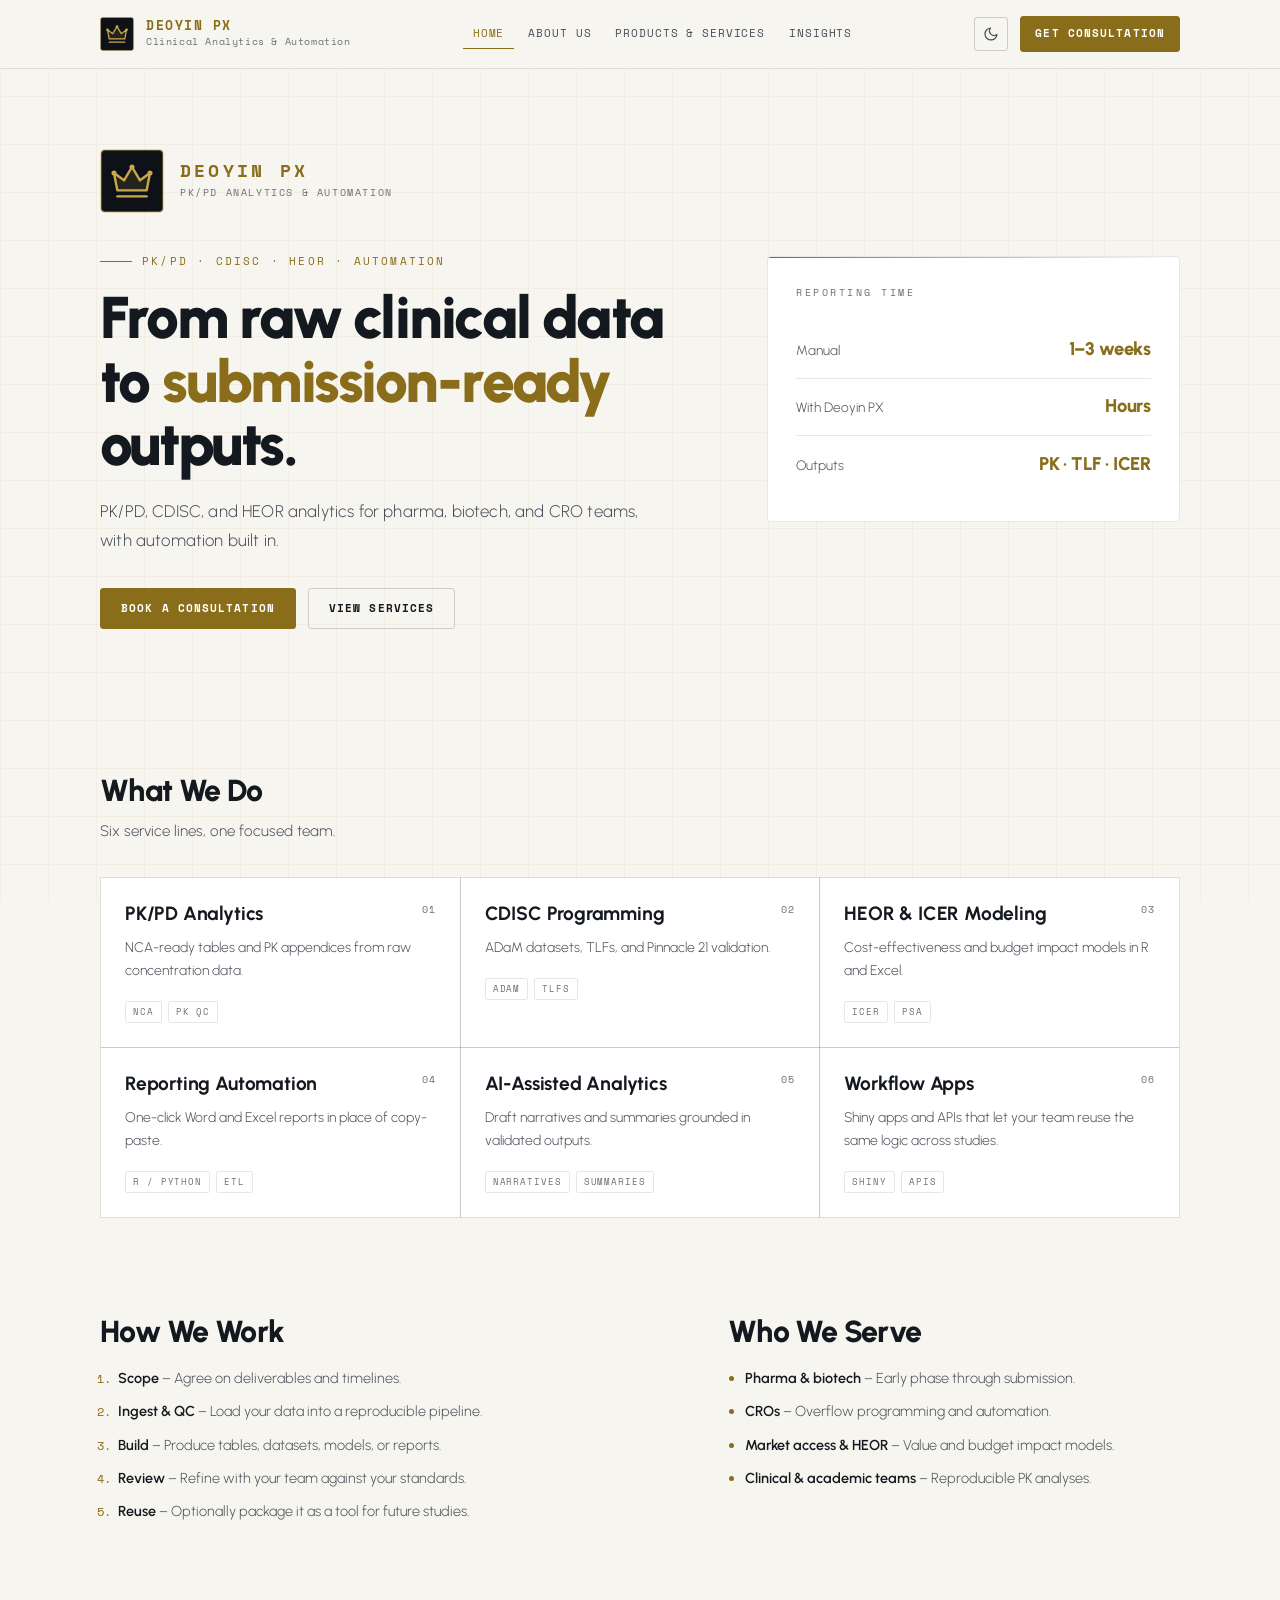
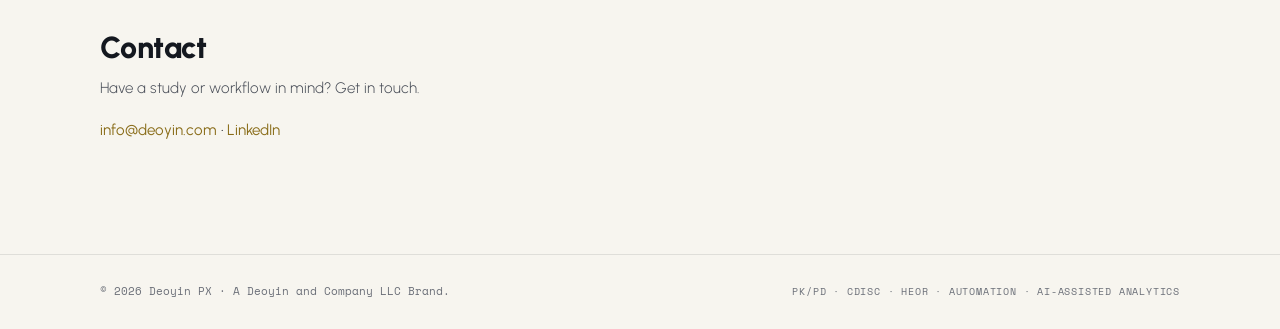
==== commit 74974d66: "Trim home page copy for readability Shorter hero, one-line service descriptions, condensed process a" ====
--- a/index.html
+++ b/index.html
@@ -80,133 +80,111 @@
         </div>
       </div>
 
-      <div class="hero-eyebrow">PK/PD · CDISC · HEOR · Automation · AI</div>
+      <div class="hero-eyebrow">PK/PD · CDISC · HEOR · Automation</div>
       <h1 class="hero-title">
-        Modern <span class="hero-highlight">clinical analytics</span> for PK/PD, CDISC, HEOR, and reporting automation.
+        From raw clinical data to <span class="hero-highlight">submission-ready</span> outputs.
       </h1>
       <p class="hero-subtitle">
-        Deoyin PX helps pharma, biotech, and CRO teams move from raw clinical and PK data to validated, submission-ready outputs using R-based analytics, CDISC programming, ICER modeling, and intelligent automation.
+        PK/PD, CDISC, and HEOR analytics for pharma, biotech, and CRO teams, with automation built in.
       </p>
       <div class="hero-cta-row">
         <a class="btn btn-primary" href="consultation/">
-          Request a project consultation
+          Book a consultation
         </a>
         <a class="btn btn-ghost" href="#services">
           View services
         </a>
       </div>
-      <div class="hero-meta">
-        <span>• PK/PD analytics & reporting</span>
-        <span>• CDISC (ADaM, TLFs, P21)</span>
-        <span>• HEOR / ICER modeling</span>
-        <span>• Word/Excel & AI automation</span>
-      </div>
     </div>
 
     <div class="hero-right-card">
-      <div class="hero-right-title">CLINICAL ANALYTICS SNAPSHOT</div>
+      <div class="hero-right-title">Reporting time</div>
       <div class="metric-row">
-        <div class="metric-label">Manual reporting timelines</div>
+        <div class="metric-label">Manual</div>
         <div class="metric-value">1–3 weeks</div>
       </div>
       <div class="metric-row">
-        <div class="metric-label">With Deoyin PX automation</div>
-        <div class="metric-value">Hours → Minutes</div>
-      </div>
-      <div class="metric-row">
-        <div class="metric-label">Typical outputs</div>
-        <div class="metric-value">PK · TLF · ICER · Reports</div>
-      </div>
-      <div style="margin-top: 12px; font-size: 0.8rem; color: var(--text-2);">
-        Example deliverables:
-      </div>
-      <div style="margin-top: 8px;">
-        <span class="sample-pill">NCA-ready PK tables</span>
-        <span class="sample-pill">ADaM & TLF packages</span>
-        <span class="sample-pill">Pinnacle 21 validation</span>
-        <span class="sample-pill">ICER & PSA dashboards</span>
-        <span class="sample-pill">Automated Word/Excel reports</span>
-      </div>
-    </div>
-  </div>  
+        <div class="metric-label">With Deoyin PX</div>
+        <div class="metric-value">Hours</div>
+      </div>
+      <div class="metric-row" style="border-bottom: none;">
+        <div class="metric-label">Outputs</div>
+        <div class="metric-value">PK · TLF · ICER</div>
+      </div>
+    </div>
+  </div>
 <main>
   <section class="section" id="services">
     <div class="section-inner">
       <h2 class="section-title">What We Do</h2>
       <p class="section-sub">
-        Deoyin PX is a focused clinical analytics partner offering five integrated service lines: PK/PD analytics, CDISC & regulatory programming, HEOR/ICER modeling, reporting automation & data engineering, and AI-assisted medical analytics.
+        Six service lines, one focused team.
       </p>
 
       <div class="grid">
         <div class="card">
-          <h3>PK/PD Analytics & Reporting</h3>
-          <p>
-            From raw concentration data to NCA-ready tables, cohort summaries, and regulatory-aware PK appendices, built on reproducible R pipelines.
-          </p>
-          <div class="tag-list">
-            <span class="tag">C<sub>max</sub> / T<sub>max</sub> / AUC</span>
-            <span class="tag">NCA-ready datasets</span>
+          <h3>PK/PD Analytics</h3>
+          <p>
+            NCA-ready tables and PK appendices from raw concentration data.
+          </p>
+          <div class="tag-list">
+            <span class="tag">NCA</span>
             <span class="tag">PK QC</span>
           </div>
         </div>
 
         <div class="card">
-          <h3>CDISC & Regulatory Programming</h3>
-          <p>
-            ADaM dataset programming (ADSL, ADAE, ADTTE), TLF development for interim and CSR work, and Pinnacle 21 validation with issue resolution.
+          <h3>CDISC Programming</h3>
+          <p>
+            ADaM datasets, TLFs, and Pinnacle 21 validation.
           </p>
           <div class="tag-list">
             <span class="tag">ADaM</span>
             <span class="tag">TLFs</span>
-            <span class="tag">Pinnacle 21</span>
           </div>
         </div>
 
         <div class="card">
           <h3>HEOR & ICER Modeling</h3>
           <p>
-            Cost-effectiveness models in R and Excel/VBA, PSA and scenario analyses, and decision dashboards (CEAC, CEAF, tornado plots) for market access teams.
+            Cost-effectiveness and budget impact models in R and Excel.
           </p>
           <div class="tag-list">
             <span class="tag">ICER</span>
             <span class="tag">PSA</span>
-            <span class="tag">Budget impact</span>
-          </div>
-        </div>
-
-        <div class="card">
-          <h3>Automation & Data Engineering</h3>
-          <p>
-            Automated Word/Excel pipelines, ETL workflows for clinical and PK data, and dashboards that collapse repeated manual steps into one-click processes.
-          </p>
-          <div class="tag-list">
-            <span class="tag">R / Python / VBA</span>
+          </div>
+        </div>
+
+        <div class="card">
+          <h3>Reporting Automation</h3>
+          <p>
+            One-click Word and Excel reports in place of copy-paste.
+          </p>
+          <div class="tag-list">
+            <span class="tag">R / Python</span>
             <span class="tag">ETL</span>
-            <span class="tag">Ops dashboards</span>
-          </div>
-        </div>
-
-        <div class="card">
-          <h3>AI-Assisted Medical Analytics</h3>
-          <p>
-            AI-assisted drafting of PK and CSR sections, intelligent summarization of outputs and literature, and clinical analytics copilots embedded in dashboards.
-          </p>
-          <div class="tag-list">
-            <span class="tag">AI narratives</span>
-            <span class="tag">Summarization</span>
-            <span class="tag">Copilots</span>
-          </div>
-        </div>
-
-        <div class="card">
-          <h3>Workflow Apps & APIs</h3>
-          <p>
-            Shiny apps and Plumber APIs that encapsulate validated PK/PD, CDISC, or HEOR workflows so internal teams can reuse the same logic across studies.
+          </div>
+        </div>
+
+        <div class="card">
+          <h3>AI-Assisted Analytics</h3>
+          <p>
+            Draft narratives and summaries grounded in validated outputs.
+          </p>
+          <div class="tag-list">
+            <span class="tag">Narratives</span>
+            <span class="tag">Summaries</span>
+          </div>
+        </div>
+
+        <div class="card">
+          <h3>Workflow Apps</h3>
+          <p>
+            Shiny apps and APIs that let your team reuse the same logic across studies.
           </p>
           <div class="tag-list">
             <span class="tag">Shiny</span>
-            <span class="tag">Plumber</span>
-            <span class="tag">Integration</span>
+            <span class="tag">APIs</span>
           </div>
         </div>
       </div>
@@ -217,28 +195,21 @@
     <div class="section-inner two-col">
       <div>
         <h2 class="section-title">How We Work</h2>
-        <p class="section-sub">
-          A streamlined, transparent process designed for pharmacology, biometrics, HEOR, and clinical operations teams.
-        </p>
         <ol>
-          <li><strong>Discovery</strong> – Clarify study design, deliverables (PK, TLFs, ICER, automation), and timelines.</li>
-          <li><strong>Data Ingestion & QC</strong> – Ingest PK, clinical, or cost data into a reproducible R/Python pipeline with structured quality checks.</li>
-          <li><strong>Analytics & Programming</strong> – Build PK outputs, ADaM datasets, TLFs, ICER models, or automated reports using validated scripts.</li>
-          <li><strong>Review & Refinement</strong> – Iterate with your team to align tables, figures, and models with internal standards and regulatory expectations.</li>
-          <li><strong>Optional Internal Tooling</strong> – Package workflows as Shiny apps, APIs, or automation scripts for reuse across future studies.</li>
+          <li><strong>Scope</strong> – Agree on deliverables and timelines.</li>
+          <li><strong>Ingest & QC</strong> – Load your data into a reproducible pipeline.</li>
+          <li><strong>Build</strong> – Produce tables, datasets, models, or reports.</li>
+          <li><strong>Review</strong> – Refine with your team against your standards.</li>
+          <li><strong>Reuse</strong> – Optionally package it as a tool for future studies.</li>
         </ol>
       </div>
       <div>
         <h2 class="section-title">Who We Serve</h2>
-        <p class="section-sub">
-          Deoyin PX partners with organizations across the drug-development and evidence-generation ecosystem.
-        </p>
-        <ul style="font-size: 0.87rem; color: var(--text-2);">
-          <li><strong>Pharma & biotech</strong> – PK/PD, CDISC, HEOR, and automation support from early phase through submission.</li>
-          <li><strong>CROs</strong> – Overflow programming and automation of repeatable PK, TLF, and reporting work.</li>
-          <li><strong>Market access & HEOR teams</strong> – ICER and budget impact models with reproducible code and Excel front-ends.</li>
-          <li><strong>Clinical & academic units</strong> – Reproducible PK analyses, visualizations, and reporting pipelines.</li>
-          <li><strong>Biometrics & data science teams</strong> – Integration of analytics workflows into broader data ecosystems and infrastructure.</li>
+        <ul>
+          <li><strong>Pharma & biotech</strong> – Early phase through submission.</li>
+          <li><strong>CROs</strong> – Overflow programming and automation.</li>
+          <li><strong>Market access & HEOR</strong> – Value and budget impact models.</li>
+          <li><strong>Clinical & academic teams</strong> – Reproducible PK analyses.</li>
         </ul>
       </div>
     </div>
@@ -248,11 +219,10 @@
     <div class="section-inner">
       <h2 class="section-title">Contact</h2>
       <p class="section-sub">
-        For collaboration, scoping a specific study, or discussing automation opportunities, reach out directly.
-      </p>
-      <p style="margin-top: 10px; font-size: 0.9rem;">
-        📩 Email: <a href="mailto:info@deoyin.com">info@deoyin.com</a><br/>
-        🔗 LinkedIn: <a href="https://www.linkedin.com/company/110310768/">Deoyin PX</a>
+        Have a study or workflow in mind? Get in touch.
+      </p>
+      <p style="margin-top: 1rem; font-size: 0.95rem;">
+        <a href="mailto:info@deoyin.com">info@deoyin.com</a> · <a href="https://www.linkedin.com/company/110310768/">LinkedIn</a>
       </p>
     </div>
   </section>
